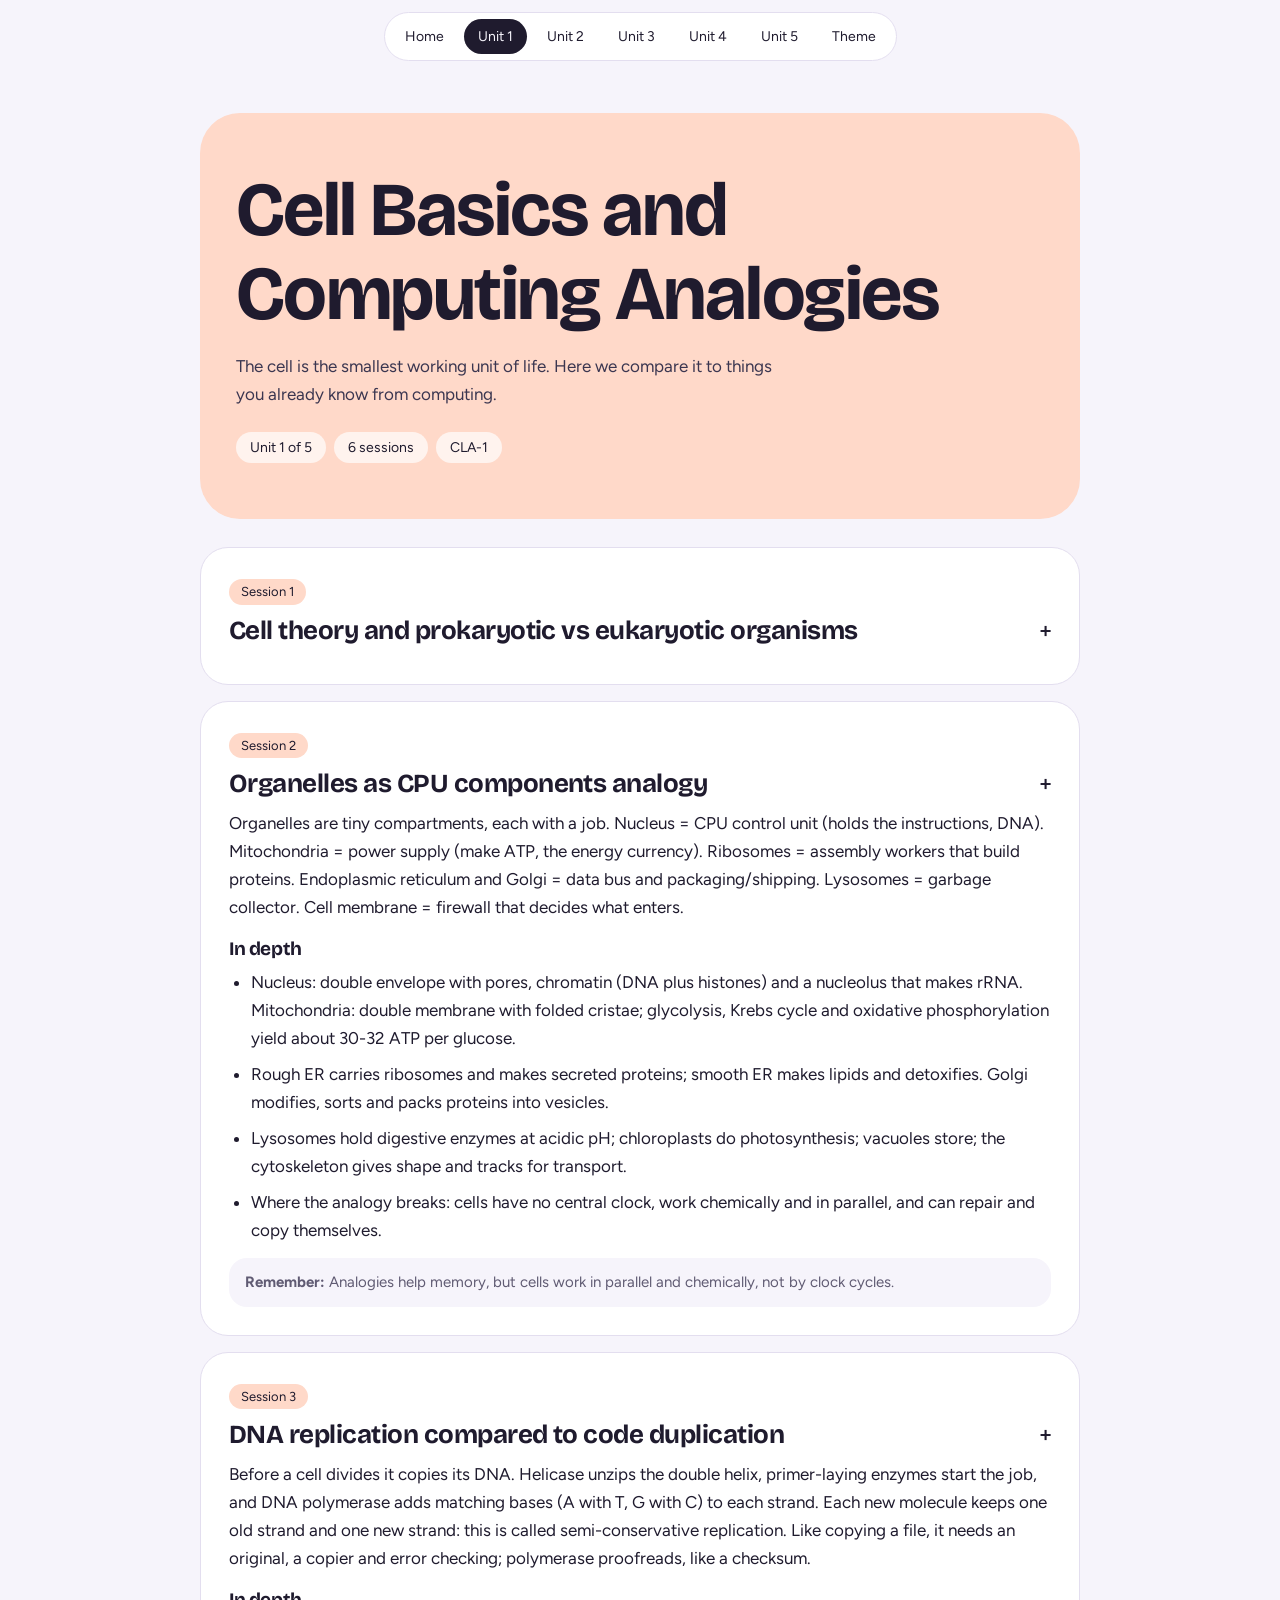
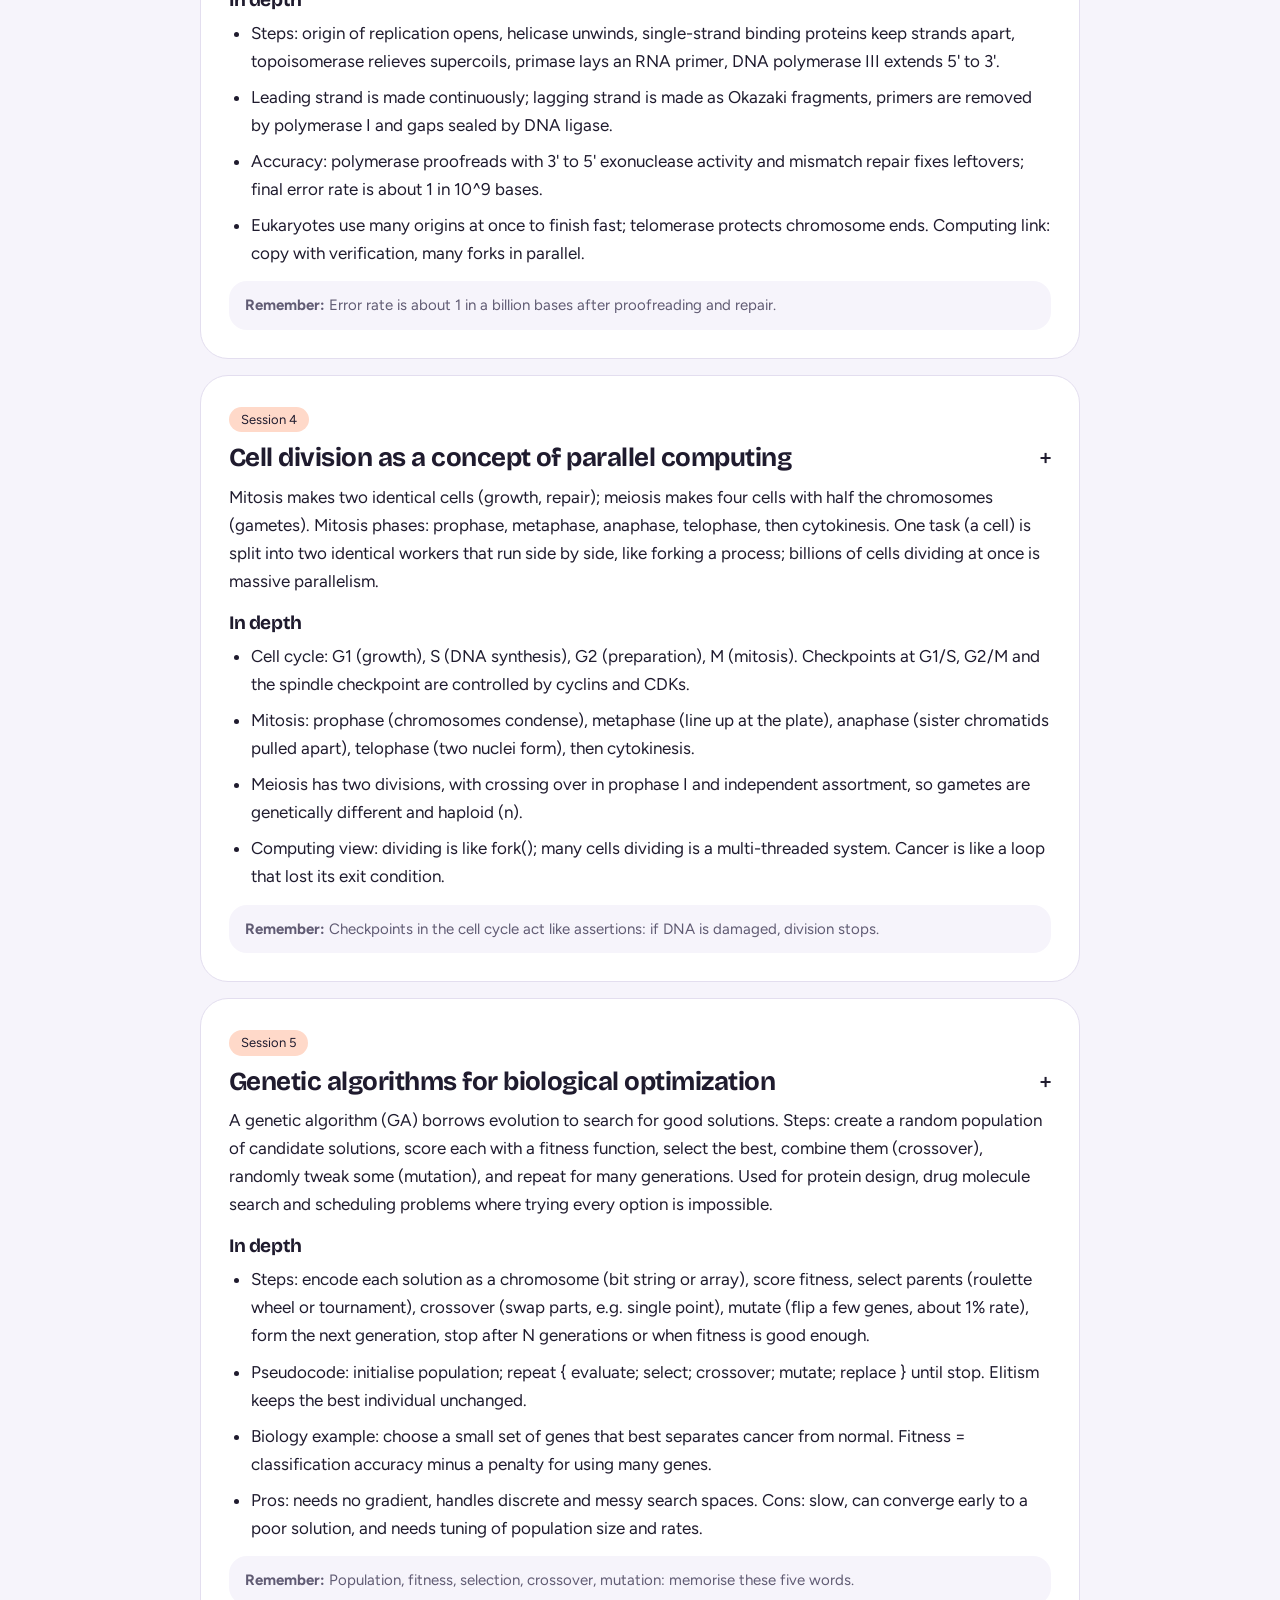
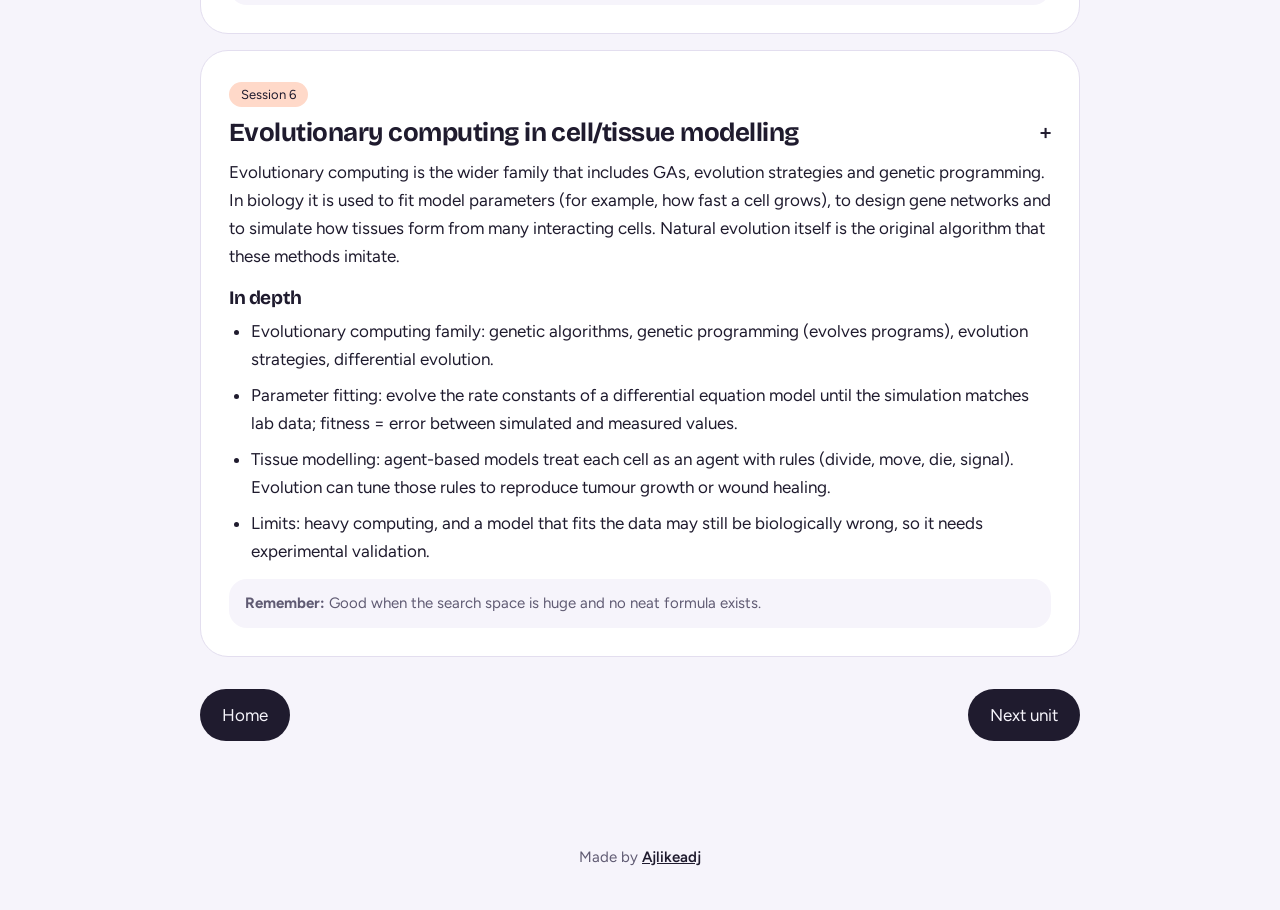
==== unit1.html @ a4da34b1 "Add files via upload" ====
<!DOCTYPE html><html lang=en><head><meta charset=utf-8><meta name=viewport content="width=device-width,initial-scale=1"><title>Cell Basics and Computing Analogies</title>
<link rel=stylesheet href="https://fonts.googleapis.com/css2?family=Bricolage+Grotesque:wght@600;800&family=Figtree:wght@400;600&display=swap"><link rel=stylesheet href=style.css></head><body><nav aria-label='Pages'><a href='index.html'>Home</a><a href='unit1.html' class=on>Unit 1</a><a href='unit2.html'>Unit 2</a><a href='unit3.html'>Unit 3</a><a href='unit4.html'>Unit 4</a><a href='unit5.html'>Unit 5</a></nav><main><section class=hero style='background:#ffd9c9'><h1>Cell Basics and Computing Analogies</h1><p>The cell is the smallest working unit of life. Here we compare it to things you already know from computing.</p><div class=meta><span>Unit 1 of 5</span><span>6 sessions</span><span>CLA-1</span></div></section><article class=topic><span class=tag style='background:#ffd9c9'>Session 1</span><h2>Cell theory and prokaryotic vs eukaryotic organisms</h2><p>Cell theory says three things: all living things are made of cells, the cell is the basic unit of life, and every cell comes from an existing cell. Prokaryotes (bacteria) are small, have no nucleus, and keep their DNA floating in a region called the nucleoid. Eukaryotes (plants, animals, fungi) are larger and have a membrane-bound nucleus plus many organelles.</p><h3>In depth</h3><ul><li>Cell theory was proposed by Schleiden and Schwann (1838-39) and extended by Virchow (1855): every cell arises from a pre-existing cell.</li><li>Prokaryotes: 1-10 micrometre, circular DNA in the nucleoid, 70S ribosomes, peptidoglycan cell wall, divide by binary fission. Eukaryotes: 10-100 micrometre, linear chromosomes inside a nucleus, 80S ribosomes, divide by mitosis.</li><li>Exceptions to remember: viruses are acellular, skeletal muscle cells are multinucleate, and mature red blood cells have no nucleus.</li><li>Endosymbiosis: mitochondria and chloroplasts descend from engulfed bacteria, which is why they have their own circular DNA and 70S ribosomes.</li></ul><p class=key><b>Remember:</b> Prokaryote = open-plan room; eukaryote = building with separate labelled rooms.</p></article><article class=topic><span class=tag style='background:#ffd9c9'>Session 2</span><h2>Organelles as CPU components analogy</h2><p>Organelles are tiny compartments, each with a job. Nucleus = CPU control unit (holds the instructions, DNA). Mitochondria = power supply (make ATP, the energy currency). Ribosomes = assembly workers that build proteins. Endoplasmic reticulum and Golgi = data bus and packaging/shipping. Lysosomes = garbage collector. Cell membrane = firewall that decides what enters.</p><h3>In depth</h3><ul><li>Nucleus: double envelope with pores, chromatin (DNA plus histones) and a nucleolus that makes rRNA. Mitochondria: double membrane with folded cristae; glycolysis, Krebs cycle and oxidative phosphorylation yield about 30-32 ATP per glucose.</li><li>Rough ER carries ribosomes and makes secreted proteins; smooth ER makes lipids and detoxifies. Golgi modifies, sorts and packs proteins into vesicles.</li><li>Lysosomes hold digestive enzymes at acidic pH; chloroplasts do photosynthesis; vacuoles store; the cytoskeleton gives shape and tracks for transport.</li><li>Where the analogy breaks: cells have no central clock, work chemically and in parallel, and can repair and copy themselves.</li></ul><p class=key><b>Remember:</b> Analogies help memory, but cells work in parallel and chemically, not by clock cycles.</p></article><article class=topic><span class=tag style='background:#ffd9c9'>Session 3</span><h2>DNA replication compared to code duplication</h2><p>Before a cell divides it copies its DNA. Helicase unzips the double helix, primer-laying enzymes start the job, and DNA polymerase adds matching bases (A with T, G with C) to each strand. Each new molecule keeps one old strand and one new strand: this is called semi-conservative replication. Like copying a file, it needs an original, a copier and error checking; polymerase proofreads, like a checksum.</p><h3>In depth</h3><ul><li>Steps: origin of replication opens, helicase unwinds, single-strand binding proteins keep strands apart, topoisomerase relieves supercoils, primase lays an RNA primer, DNA polymerase III extends 5' to 3'.</li><li>Leading strand is made continuously; lagging strand is made as Okazaki fragments, primers are removed by polymerase I and gaps sealed by DNA ligase.</li><li>Accuracy: polymerase proofreads with 3' to 5' exonuclease activity and mismatch repair fixes leftovers; final error rate is about 1 in 10^9 bases.</li><li>Eukaryotes use many origins at once to finish fast; telomerase protects chromosome ends. Computing link: copy with verification, many forks in parallel.</li></ul><p class=key><b>Remember:</b> Error rate is about 1 in a billion bases after proofreading and repair.</p></article><article class=topic><span class=tag style='background:#ffd9c9'>Session 4</span><h2>Cell division as a concept of parallel computing</h2><p>Mitosis makes two identical cells (growth, repair); meiosis makes four cells with half the chromosomes (gametes). Mitosis phases: prophase, metaphase, anaphase, telophase, then cytokinesis. One task (a cell) is split into two identical workers that run side by side, like forking a process; billions of cells dividing at once is massive parallelism.</p><h3>In depth</h3><ul><li>Cell cycle: G1 (growth), S (DNA synthesis), G2 (preparation), M (mitosis). Checkpoints at G1/S, G2/M and the spindle checkpoint are controlled by cyclins and CDKs.</li><li>Mitosis: prophase (chromosomes condense), metaphase (line up at the plate), anaphase (sister chromatids pulled apart), telophase (two nuclei form), then cytokinesis.</li><li>Meiosis has two divisions, with crossing over in prophase I and independent assortment, so gametes are genetically different and haploid (n).</li><li>Computing view: dividing is like fork(); many cells dividing is a multi-threaded system. Cancer is like a loop that lost its exit condition.</li></ul><p class=key><b>Remember:</b> Checkpoints in the cell cycle act like assertions: if DNA is damaged, division stops.</p></article><article class=topic><span class=tag style='background:#ffd9c9'>Session 5</span><h2>Genetic algorithms for biological optimization</h2><p>A genetic algorithm (GA) borrows evolution to search for good solutions. Steps: create a random population of candidate solutions, score each with a fitness function, select the best, combine them (crossover), randomly tweak some (mutation), and repeat for many generations. Used for protein design, drug molecule search and scheduling problems where trying every option is impossible.</p><h3>In depth</h3><ul><li>Steps: encode each solution as a chromosome (bit string or array), score fitness, select parents (roulette wheel or tournament), crossover (swap parts, e.g. single point), mutate (flip a few genes, about 1% rate), form the next generation, stop after N generations or when fitness is good enough.</li><li>Pseudocode: initialise population; repeat { evaluate; select; crossover; mutate; replace } until stop. Elitism keeps the best individual unchanged.</li><li>Biology example: choose a small set of genes that best separates cancer from normal. Fitness = classification accuracy minus a penalty for using many genes.</li><li>Pros: needs no gradient, handles discrete and messy search spaces. Cons: slow, can converge early to a poor solution, and needs tuning of population size and rates.</li></ul><p class=key><b>Remember:</b> Population, fitness, selection, crossover, mutation: memorise these five words.</p></article><article class=topic><span class=tag style='background:#ffd9c9'>Session 6</span><h2>Evolutionary computing in cell/tissue modelling</h2><p>Evolutionary computing is the wider family that includes GAs, evolution strategies and genetic programming. In biology it is used to fit model parameters (for example, how fast a cell grows), to design gene networks and to simulate how tissues form from many interacting cells. Natural evolution itself is the original algorithm that these methods imitate.</p><h3>In depth</h3><ul><li>Evolutionary computing family: genetic algorithms, genetic programming (evolves programs), evolution strategies, differential evolution.</li><li>Parameter fitting: evolve the rate constants of a differential equation model until the simulation matches lab data; fitness = error between simulated and measured values.</li><li>Tissue modelling: agent-based models treat each cell as an agent with rules (divide, move, die, signal). Evolution can tune those rules to reproduce tumour growth or wound healing.</li><li>Limits: heavy computing, and a model that fits the data may still be biologically wrong, so it needs experimental validation.</li></ul><p class=key><b>Remember:</b> Good when the search space is huge and no neat formula exists.</p></article><div class=pager><a href='index.html'>Home</a><a href='unit2.html'>Next unit</a></div></main><footer>Made by <a href='https://github.com/ajlikeadj' target=_blank rel='noopener noreferrer'>Ajlikeadj</a></footer><script defer src=script.js></script></body></html>
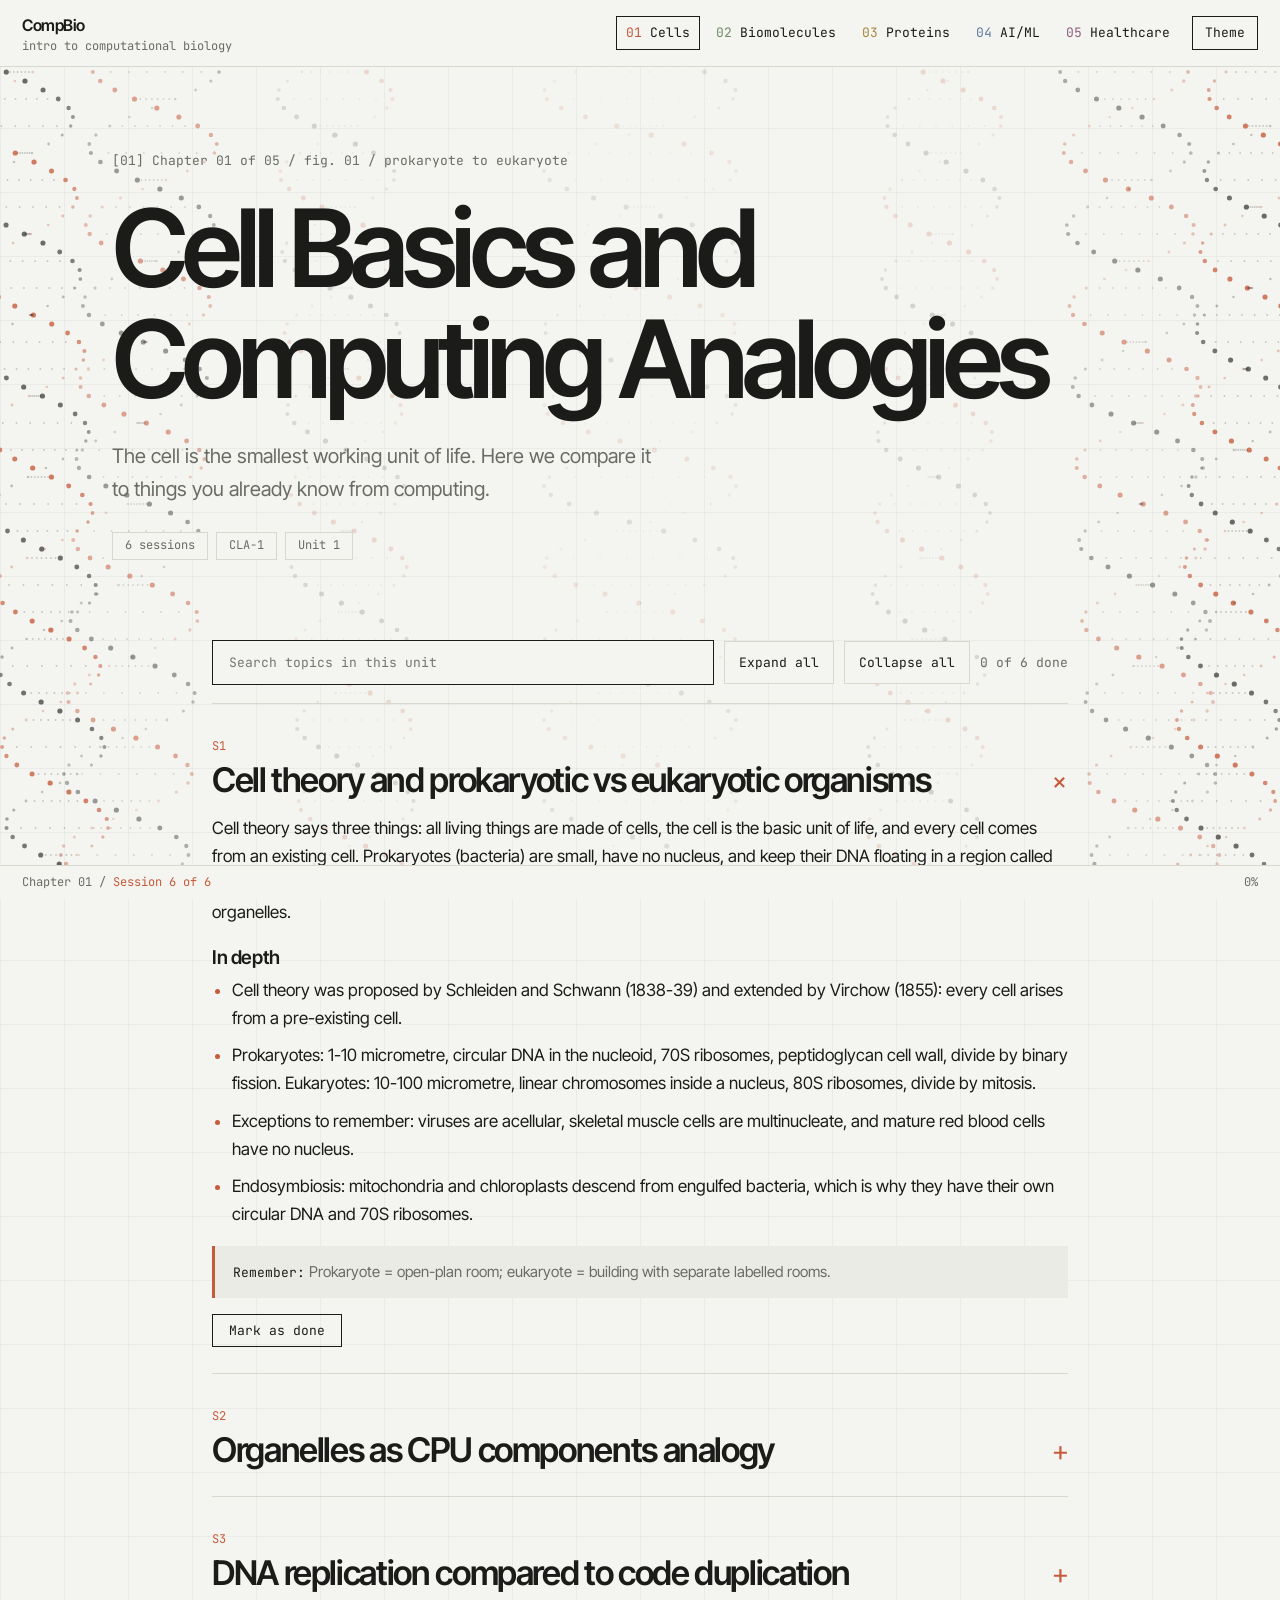
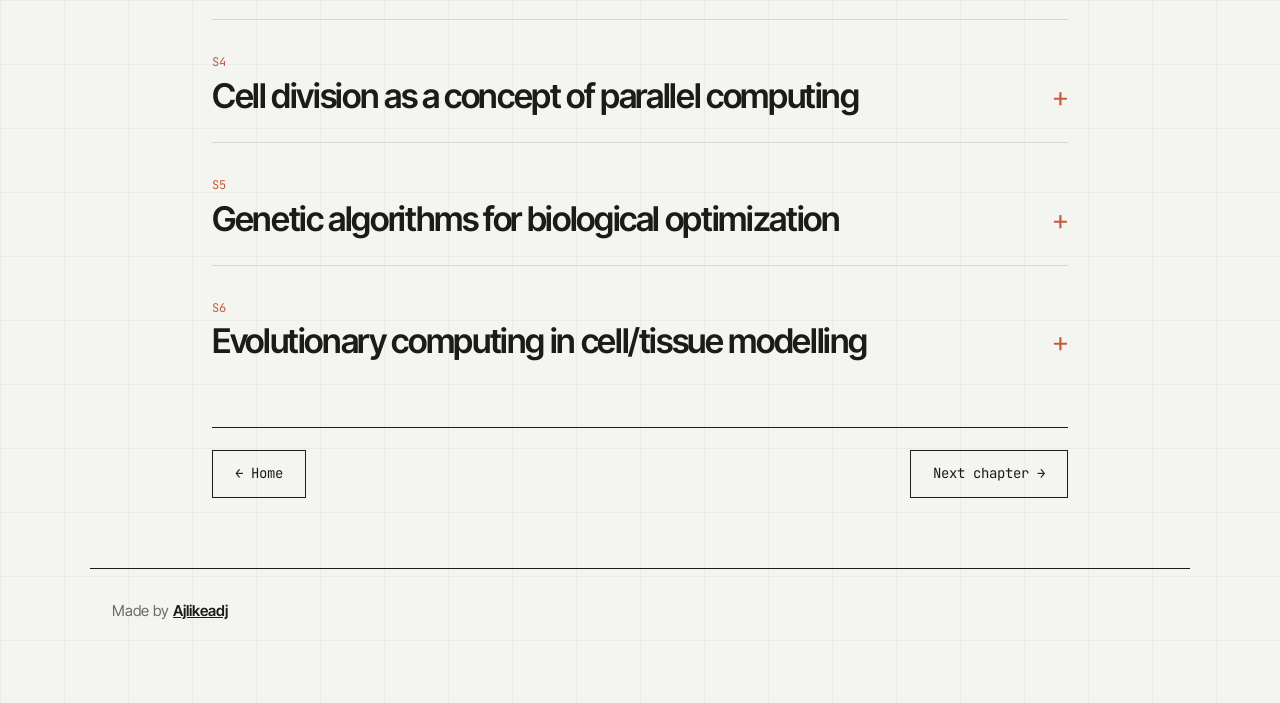
==== commit 266395a8: "Refactor unit1.html for improved structure and styling" ====
--- a/unit1.html
+++ b/unit1.html
@@ -1,2 +1,2 @@
-<!DOCTYPE html><html lang=en><head><meta charset=utf-8><meta name=viewport content="width=device-width,initial-scale=1"><title>Cell Basics and Computing Analogies</title>
-<link rel=stylesheet href="https://fonts.googleapis.com/css2?family=Bricolage+Grotesque:wght@600;800&family=Figtree:wght@400;600&display=swap"><link rel=stylesheet href=style.css></head><body><nav aria-label='Pages'><a href='index.html'>Home</a><a href='unit1.html' class=on>Unit 1</a><a href='unit2.html'>Unit 2</a><a href='unit3.html'>Unit 3</a><a href='unit4.html'>Unit 4</a><a href='unit5.html'>Unit 5</a></nav><main><section class=hero style='background:#ffd9c9'><h1>Cell Basics and Computing Analogies</h1><p>The cell is the smallest working unit of life. Here we compare it to things you already know from computing.</p><div class=meta><span>Unit 1 of 5</span><span>6 sessions</span><span>CLA-1</span></div></section><article class=topic><span class=tag style='background:#ffd9c9'>Session 1</span><h2>Cell theory and prokaryotic vs eukaryotic organisms</h2><p>Cell theory says three things: all living things are made of cells, the cell is the basic unit of life, and every cell comes from an existing cell. Prokaryotes (bacteria) are small, have no nucleus, and keep their DNA floating in a region called the nucleoid. Eukaryotes (plants, animals, fungi) are larger and have a membrane-bound nucleus plus many organelles.</p><h3>In depth</h3><ul><li>Cell theory was proposed by Schleiden and Schwann (1838-39) and extended by Virchow (1855): every cell arises from a pre-existing cell.</li><li>Prokaryotes: 1-10 micrometre, circular DNA in the nucleoid, 70S ribosomes, peptidoglycan cell wall, divide by binary fission. Eukaryotes: 10-100 micrometre, linear chromosomes inside a nucleus, 80S ribosomes, divide by mitosis.</li><li>Exceptions to remember: viruses are acellular, skeletal muscle cells are multinucleate, and mature red blood cells have no nucleus.</li><li>Endosymbiosis: mitochondria and chloroplasts descend from engulfed bacteria, which is why they have their own circular DNA and 70S ribosomes.</li></ul><p class=key><b>Remember:</b> Prokaryote = open-plan room; eukaryote = building with separate labelled rooms.</p></article><article class=topic><span class=tag style='background:#ffd9c9'>Session 2</span><h2>Organelles as CPU components analogy</h2><p>Organelles are tiny compartments, each with a job. Nucleus = CPU control unit (holds the instructions, DNA). Mitochondria = power supply (make ATP, the energy currency). Ribosomes = assembly workers that build proteins. Endoplasmic reticulum and Golgi = data bus and packaging/shipping. Lysosomes = garbage collector. Cell membrane = firewall that decides what enters.</p><h3>In depth</h3><ul><li>Nucleus: double envelope with pores, chromatin (DNA plus histones) and a nucleolus that makes rRNA. Mitochondria: double membrane with folded cristae; glycolysis, Krebs cycle and oxidative phosphorylation yield about 30-32 ATP per glucose.</li><li>Rough ER carries ribosomes and makes secreted proteins; smooth ER makes lipids and detoxifies. Golgi modifies, sorts and packs proteins into vesicles.</li><li>Lysosomes hold digestive enzymes at acidic pH; chloroplasts do photosynthesis; vacuoles store; the cytoskeleton gives shape and tracks for transport.</li><li>Where the analogy breaks: cells have no central clock, work chemically and in parallel, and can repair and copy themselves.</li></ul><p class=key><b>Remember:</b> Analogies help memory, but cells work in parallel and chemically, not by clock cycles.</p></article><article class=topic><span class=tag style='background:#ffd9c9'>Session 3</span><h2>DNA replication compared to code duplication</h2><p>Before a cell divides it copies its DNA. Helicase unzips the double helix, primer-laying enzymes start the job, and DNA polymerase adds matching bases (A with T, G with C) to each strand. Each new molecule keeps one old strand and one new strand: this is called semi-conservative replication. Like copying a file, it needs an original, a copier and error checking; polymerase proofreads, like a checksum.</p><h3>In depth</h3><ul><li>Steps: origin of replication opens, helicase unwinds, single-strand binding proteins keep strands apart, topoisomerase relieves supercoils, primase lays an RNA primer, DNA polymerase III extends 5' to 3'.</li><li>Leading strand is made continuously; lagging strand is made as Okazaki fragments, primers are removed by polymerase I and gaps sealed by DNA ligase.</li><li>Accuracy: polymerase proofreads with 3' to 5' exonuclease activity and mismatch repair fixes leftovers; final error rate is about 1 in 10^9 bases.</li><li>Eukaryotes use many origins at once to finish fast; telomerase protects chromosome ends. Computing link: copy with verification, many forks in parallel.</li></ul><p class=key><b>Remember:</b> Error rate is about 1 in a billion bases after proofreading and repair.</p></article><article class=topic><span class=tag style='background:#ffd9c9'>Session 4</span><h2>Cell division as a concept of parallel computing</h2><p>Mitosis makes two identical cells (growth, repair); meiosis makes four cells with half the chromosomes (gametes). Mitosis phases: prophase, metaphase, anaphase, telophase, then cytokinesis. One task (a cell) is split into two identical workers that run side by side, like forking a process; billions of cells dividing at once is massive parallelism.</p><h3>In depth</h3><ul><li>Cell cycle: G1 (growth), S (DNA synthesis), G2 (preparation), M (mitosis). Checkpoints at G1/S, G2/M and the spindle checkpoint are controlled by cyclins and CDKs.</li><li>Mitosis: prophase (chromosomes condense), metaphase (line up at the plate), anaphase (sister chromatids pulled apart), telophase (two nuclei form), then cytokinesis.</li><li>Meiosis has two divisions, with crossing over in prophase I and independent assortment, so gametes are genetically different and haploid (n).</li><li>Computing view: dividing is like fork(); many cells dividing is a multi-threaded system. Cancer is like a loop that lost its exit condition.</li></ul><p class=key><b>Remember:</b> Checkpoints in the cell cycle act like assertions: if DNA is damaged, division stops.</p></article><article class=topic><span class=tag style='background:#ffd9c9'>Session 5</span><h2>Genetic algorithms for biological optimization</h2><p>A genetic algorithm (GA) borrows evolution to search for good solutions. Steps: create a random population of candidate solutions, score each with a fitness function, select the best, combine them (crossover), randomly tweak some (mutation), and repeat for many generations. Used for protein design, drug molecule search and scheduling problems where trying every option is impossible.</p><h3>In depth</h3><ul><li>Steps: encode each solution as a chromosome (bit string or array), score fitness, select parents (roulette wheel or tournament), crossover (swap parts, e.g. single point), mutate (flip a few genes, about 1% rate), form the next generation, stop after N generations or when fitness is good enough.</li><li>Pseudocode: initialise population; repeat { evaluate; select; crossover; mutate; replace } until stop. Elitism keeps the best individual unchanged.</li><li>Biology example: choose a small set of genes that best separates cancer from normal. Fitness = classification accuracy minus a penalty for using many genes.</li><li>Pros: needs no gradient, handles discrete and messy search spaces. Cons: slow, can converge early to a poor solution, and needs tuning of population size and rates.</li></ul><p class=key><b>Remember:</b> Population, fitness, selection, crossover, mutation: memorise these five words.</p></article><article class=topic><span class=tag style='background:#ffd9c9'>Session 6</span><h2>Evolutionary computing in cell/tissue modelling</h2><p>Evolutionary computing is the wider family that includes GAs, evolution strategies and genetic programming. In biology it is used to fit model parameters (for example, how fast a cell grows), to design gene networks and to simulate how tissues form from many interacting cells. Natural evolution itself is the original algorithm that these methods imitate.</p><h3>In depth</h3><ul><li>Evolutionary computing family: genetic algorithms, genetic programming (evolves programs), evolution strategies, differential evolution.</li><li>Parameter fitting: evolve the rate constants of a differential equation model until the simulation matches lab data; fitness = error between simulated and measured values.</li><li>Tissue modelling: agent-based models treat each cell as an agent with rules (divide, move, die, signal). Evolution can tune those rules to reproduce tumour growth or wound healing.</li><li>Limits: heavy computing, and a model that fits the data may still be biologically wrong, so it needs experimental validation.</li></ul><p class=key><b>Remember:</b> Good when the search space is huge and no neat formula exists.</p></article><div class=pager><a href='index.html'>Home</a><a href='unit2.html'>Next unit</a></div></main><footer>Made by <a href='https://github.com/ajlikeadj' target=_blank rel='noopener noreferrer'>Ajlikeadj</a></footer><script defer src=script.js></script></body></html>+<!DOCTYPE html><html lang=en style="--c:#c65a3a"><head><meta charset=utf-8><meta name=viewport content="width=device-width,initial-scale=1,viewport-fit=cover"><title>Cell Basics and Computing Analogies</title><meta name=theme-color content="#f4f4f0">
+<link rel=stylesheet href="https://fonts.googleapis.com/css2?family=Inter+Tight:wght@400;600&family=JetBrains+Mono:wght@400&display=swap"><link rel=stylesheet href=style.css></head><body><nav aria-label='Chapters'><a class=logo href='index.html'>CompBio<small>intro to computational biology</small></a><a class='ch on' href='unit1.html' style='--c:#c65a3a' aria-label='Chapter 01: Cell Basics and Computing Analogies'><i>01</i> <span>Cells</span></a><a class='ch' href='unit2.html' style='--c:#6f8a6b' aria-label='Chapter 02: Biomolecules as Data Structures'><i>02</i> <span>Biomolecules</span></a><a class='ch' href='unit3.html' style='--c:#a8873f' aria-label='Chapter 03: Protein Structures and Prediction Algorithms'><i>03</i> <span>Proteins</span></a><a class='ch' href='unit4.html' style='--c:#5f7ba3' aria-label='Chapter 04: AI/ML Foundations in Biology'><i>04</i> <span>AI/ML</span></a><a class='ch' href='unit5.html' style='--c:#8f5f7d' aria-label='Chapter 05: Deep Learning, Healthcare and Ethics'><i>05</i> <span>Healthcare</span></a></nav><section class=hero style='--c:#c65a3a'><p class=mono>[01] Chapter 01 of 05 / fig. 01 / prokaryote to eukaryote</p><h1>Cell Basics and Computing Analogies</h1><p class=lead>The cell is the smallest working unit of life. Here we compare it to things you already know from computing.</p><div class=meta><span>6 sessions</span><span>CLA-1</span><span>Unit 1</span></div></section><main style='--c:#c65a3a'><article class=topic data-ind='Chapter 01 / <b>Session 1 of 6</b>'><span class=tag>S1</span><h2>Cell theory and prokaryotic vs eukaryotic organisms</h2><p>Cell theory says three things: all living things are made of cells, the cell is the basic unit of life, and every cell comes from an existing cell. Prokaryotes (bacteria) are small, have no nucleus, and keep their DNA floating in a region called the nucleoid. Eukaryotes (plants, animals, fungi) are larger and have a membrane-bound nucleus plus many organelles.</p><h3>In depth</h3><ul><li>Cell theory was proposed by Schleiden and Schwann (1838-39) and extended by Virchow (1855): every cell arises from a pre-existing cell.</li><li>Prokaryotes: 1-10 micrometre, circular DNA in the nucleoid, 70S ribosomes, peptidoglycan cell wall, divide by binary fission. Eukaryotes: 10-100 micrometre, linear chromosomes inside a nucleus, 80S ribosomes, divide by mitosis.</li><li>Exceptions to remember: viruses are acellular, skeletal muscle cells are multinucleate, and mature red blood cells have no nucleus.</li><li>Endosymbiosis: mitochondria and chloroplasts descend from engulfed bacteria, which is why they have their own circular DNA and 70S ribosomes.</li></ul><p class=key><b>Remember:</b> Prokaryote = open-plan room; eukaryote = building with separate labelled rooms.</p></article><article class=topic data-ind='Chapter 01 / <b>Session 2 of 6</b>'><span class=tag>S2</span><h2>Organelles as CPU components analogy</h2><p>Organelles are tiny compartments, each with a job. Nucleus = CPU control unit (holds the instructions, DNA). Mitochondria = power supply (make ATP, the energy currency). Ribosomes = assembly workers that build proteins. Endoplasmic reticulum and Golgi = data bus and packaging/shipping. Lysosomes = garbage collector. Cell membrane = firewall that decides what enters.</p><h3>In depth</h3><ul><li>Nucleus: double envelope with pores, chromatin (DNA plus histones) and a nucleolus that makes rRNA. Mitochondria: double membrane with folded cristae; glycolysis, Krebs cycle and oxidative phosphorylation yield about 30-32 ATP per glucose.</li><li>Rough ER carries ribosomes and makes secreted proteins; smooth ER makes lipids and detoxifies. Golgi modifies, sorts and packs proteins into vesicles.</li><li>Lysosomes hold digestive enzymes at acidic pH; chloroplasts do photosynthesis; vacuoles store; the cytoskeleton gives shape and tracks for transport.</li><li>Where the analogy breaks: cells have no central clock, work chemically and in parallel, and can repair and copy themselves.</li></ul><p class=key><b>Remember:</b> Analogies help memory, but cells work in parallel and chemically, not by clock cycles.</p></article><article class=topic data-ind='Chapter 01 / <b>Session 3 of 6</b>'><span class=tag>S3</span><h2>DNA replication compared to code duplication</h2><p>Before a cell divides it copies its DNA. Helicase unzips the double helix, primer-laying enzymes start the job, and DNA polymerase adds matching bases (A with T, G with C) to each strand. Each new molecule keeps one old strand and one new strand: this is called semi-conservative replication. Like copying a file, it needs an original, a copier and error checking; polymerase proofreads, like a checksum.</p><h3>In depth</h3><ul><li>Steps: origin of replication opens, helicase unwinds, single-strand binding proteins keep strands apart, topoisomerase relieves supercoils, primase lays an RNA primer, DNA polymerase III extends 5' to 3'.</li><li>Leading strand is made continuously; lagging strand is made as Okazaki fragments, primers are removed by polymerase I and gaps sealed by DNA ligase.</li><li>Accuracy: polymerase proofreads with 3' to 5' exonuclease activity and mismatch repair fixes leftovers; final error rate is about 1 in 10^9 bases.</li><li>Eukaryotes use many origins at once to finish fast; telomerase protects chromosome ends. Computing link: copy with verification, many forks in parallel.</li></ul><p class=key><b>Remember:</b> Error rate is about 1 in a billion bases after proofreading and repair.</p></article><article class=topic data-ind='Chapter 01 / <b>Session 4 of 6</b>'><span class=tag>S4</span><h2>Cell division as a concept of parallel computing</h2><p>Mitosis makes two identical cells (growth, repair); meiosis makes four cells with half the chromosomes (gametes). Mitosis phases: prophase, metaphase, anaphase, telophase, then cytokinesis. One task (a cell) is split into two identical workers that run side by side, like forking a process; billions of cells dividing at once is massive parallelism.</p><h3>In depth</h3><ul><li>Cell cycle: G1 (growth), S (DNA synthesis), G2 (preparation), M (mitosis). Checkpoints at G1/S, G2/M and the spindle checkpoint are controlled by cyclins and CDKs.</li><li>Mitosis: prophase (chromosomes condense), metaphase (line up at the plate), anaphase (sister chromatids pulled apart), telophase (two nuclei form), then cytokinesis.</li><li>Meiosis has two divisions, with crossing over in prophase I and independent assortment, so gametes are genetically different and haploid (n).</li><li>Computing view: dividing is like fork(); many cells dividing is a multi-threaded system. Cancer is like a loop that lost its exit condition.</li></ul><p class=key><b>Remember:</b> Checkpoints in the cell cycle act like assertions: if DNA is damaged, division stops.</p></article><article class=topic data-ind='Chapter 01 / <b>Session 5 of 6</b>'><span class=tag>S5</span><h2>Genetic algorithms for biological optimization</h2><p>A genetic algorithm (GA) borrows evolution to search for good solutions. Steps: create a random population of candidate solutions, score each with a fitness function, select the best, combine them (crossover), randomly tweak some (mutation), and repeat for many generations. Used for protein design, drug molecule search and scheduling problems where trying every option is impossible.</p><h3>In depth</h3><ul><li>Steps: encode each solution as a chromosome (bit string or array), score fitness, select parents (roulette wheel or tournament), crossover (swap parts, e.g. single point), mutate (flip a few genes, about 1% rate), form the next generation, stop after N generations or when fitness is good enough.</li><li>Pseudocode: initialise population; repeat { evaluate; select; crossover; mutate; replace } until stop. Elitism keeps the best individual unchanged.</li><li>Biology example: choose a small set of genes that best separates cancer from normal. Fitness = classification accuracy minus a penalty for using many genes.</li><li>Pros: needs no gradient, handles discrete and messy search spaces. Cons: slow, can converge early to a poor solution, and needs tuning of population size and rates.</li></ul><p class=key><b>Remember:</b> Population, fitness, selection, crossover, mutation: memorise these five words.</p></article><article class=topic data-ind='Chapter 01 / <b>Session 6 of 6</b>'><span class=tag>S6</span><h2>Evolutionary computing in cell/tissue modelling</h2><p>Evolutionary computing is the wider family that includes GAs, evolution strategies and genetic programming. In biology it is used to fit model parameters (for example, how fast a cell grows), to design gene networks and to simulate how tissues form from many interacting cells. Natural evolution itself is the original algorithm that these methods imitate.</p><h3>In depth</h3><ul><li>Evolutionary computing family: genetic algorithms, genetic programming (evolves programs), evolution strategies, differential evolution.</li><li>Parameter fitting: evolve the rate constants of a differential equation model until the simulation matches lab data; fitness = error between simulated and measured values.</li><li>Tissue modelling: agent-based models treat each cell as an agent with rules (divide, move, die, signal). Evolution can tune those rules to reproduce tumour growth or wound healing.</li><li>Limits: heavy computing, and a model that fits the data may still be biologically wrong, so it needs experimental validation.</li></ul><p class=key><b>Remember:</b> Good when the search space is huge and no neat formula exists.</p></article><div class=pager><a href='index.html'>← Home</a><a href='unit2.html'>Next chapter →</a></div></main><footer>Made by <a href='https://github.com/ajlikeadj' target=_blank rel='noopener noreferrer'>Ajlikeadj</a></footer><script defer src=script.js></script></body></html>
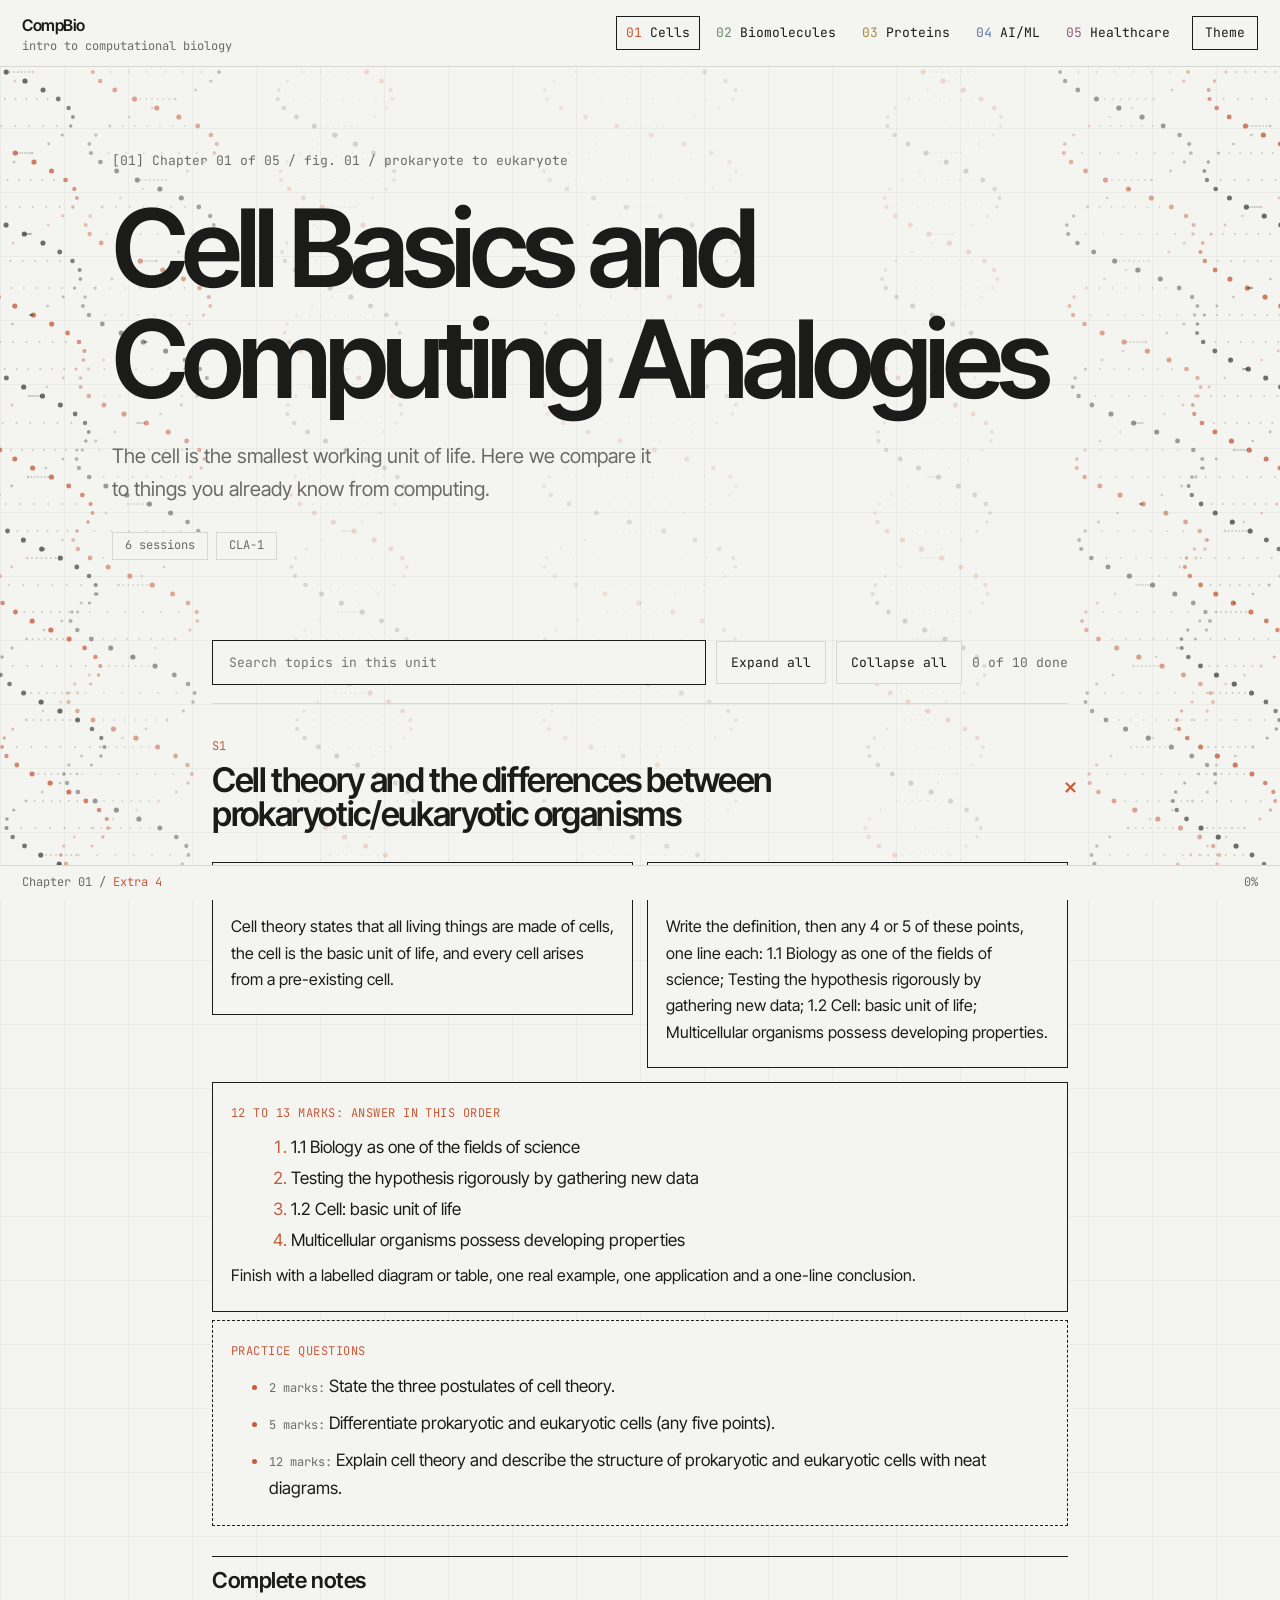
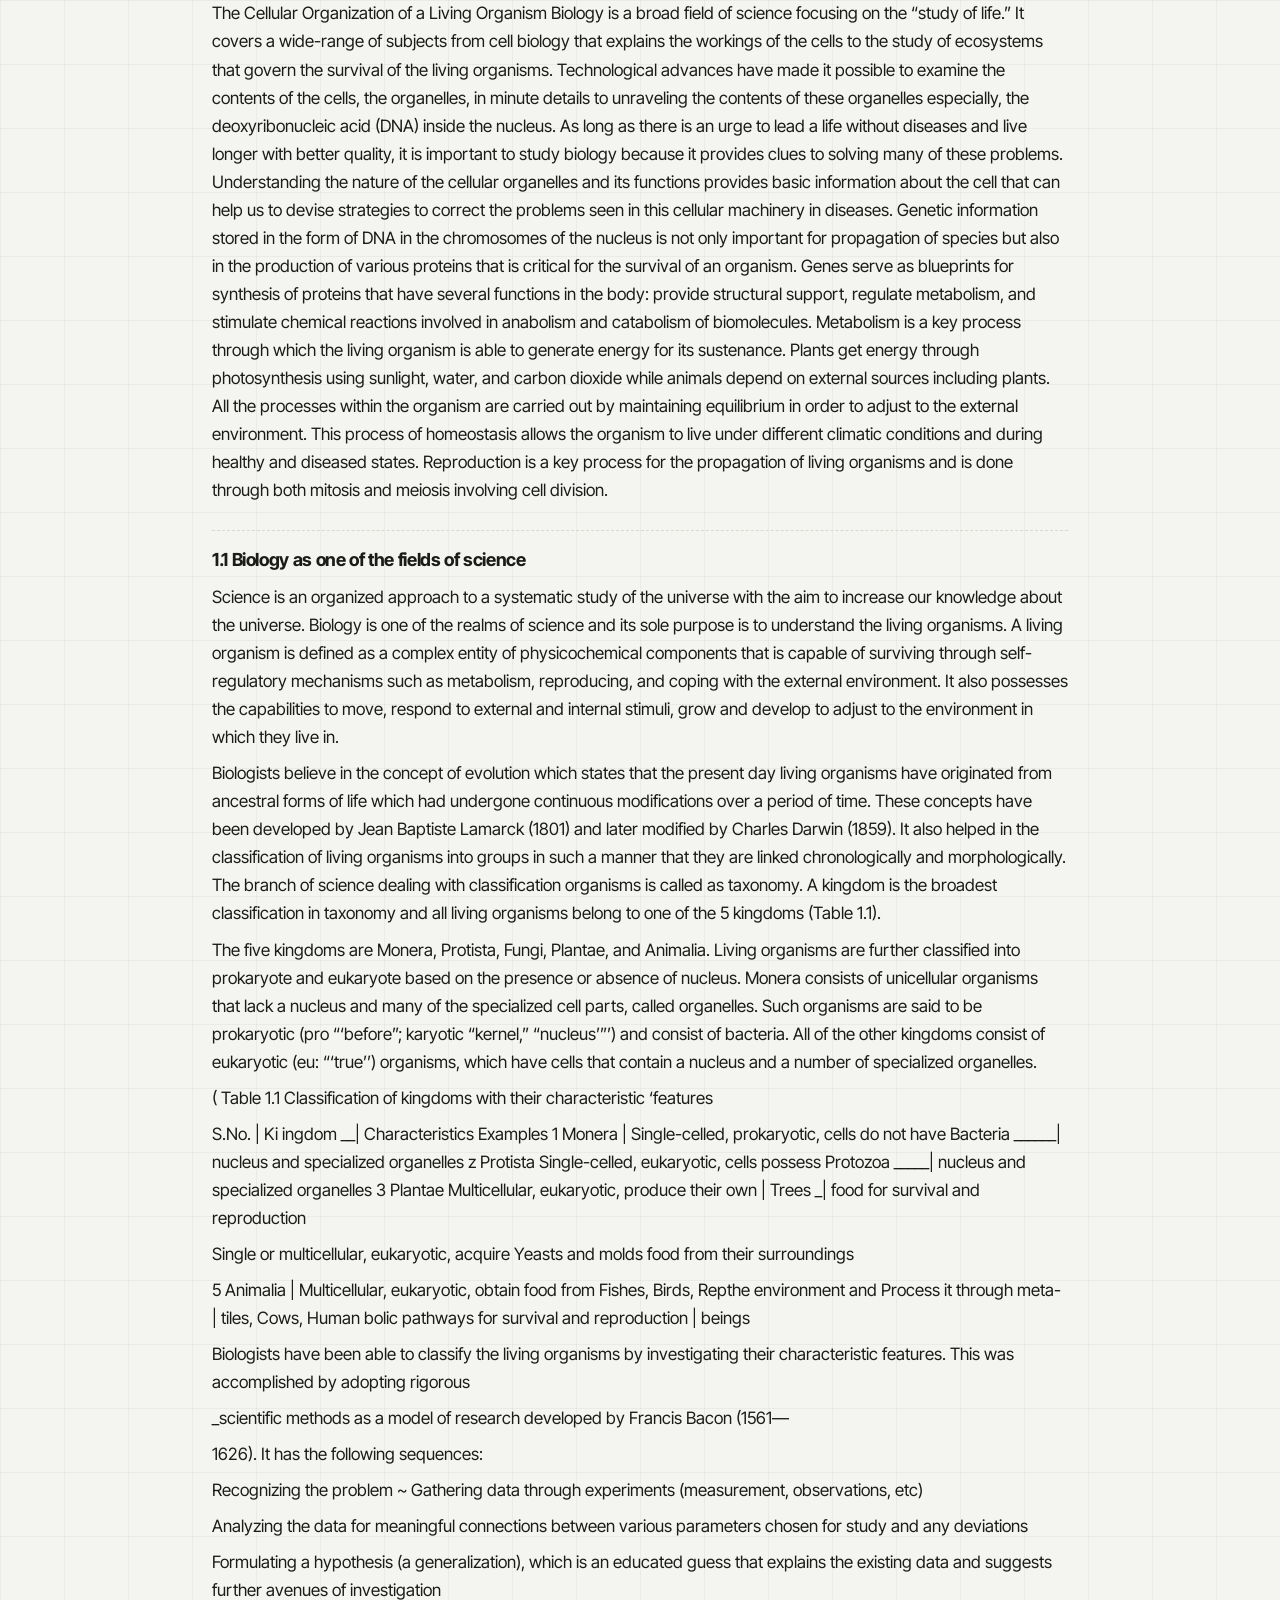
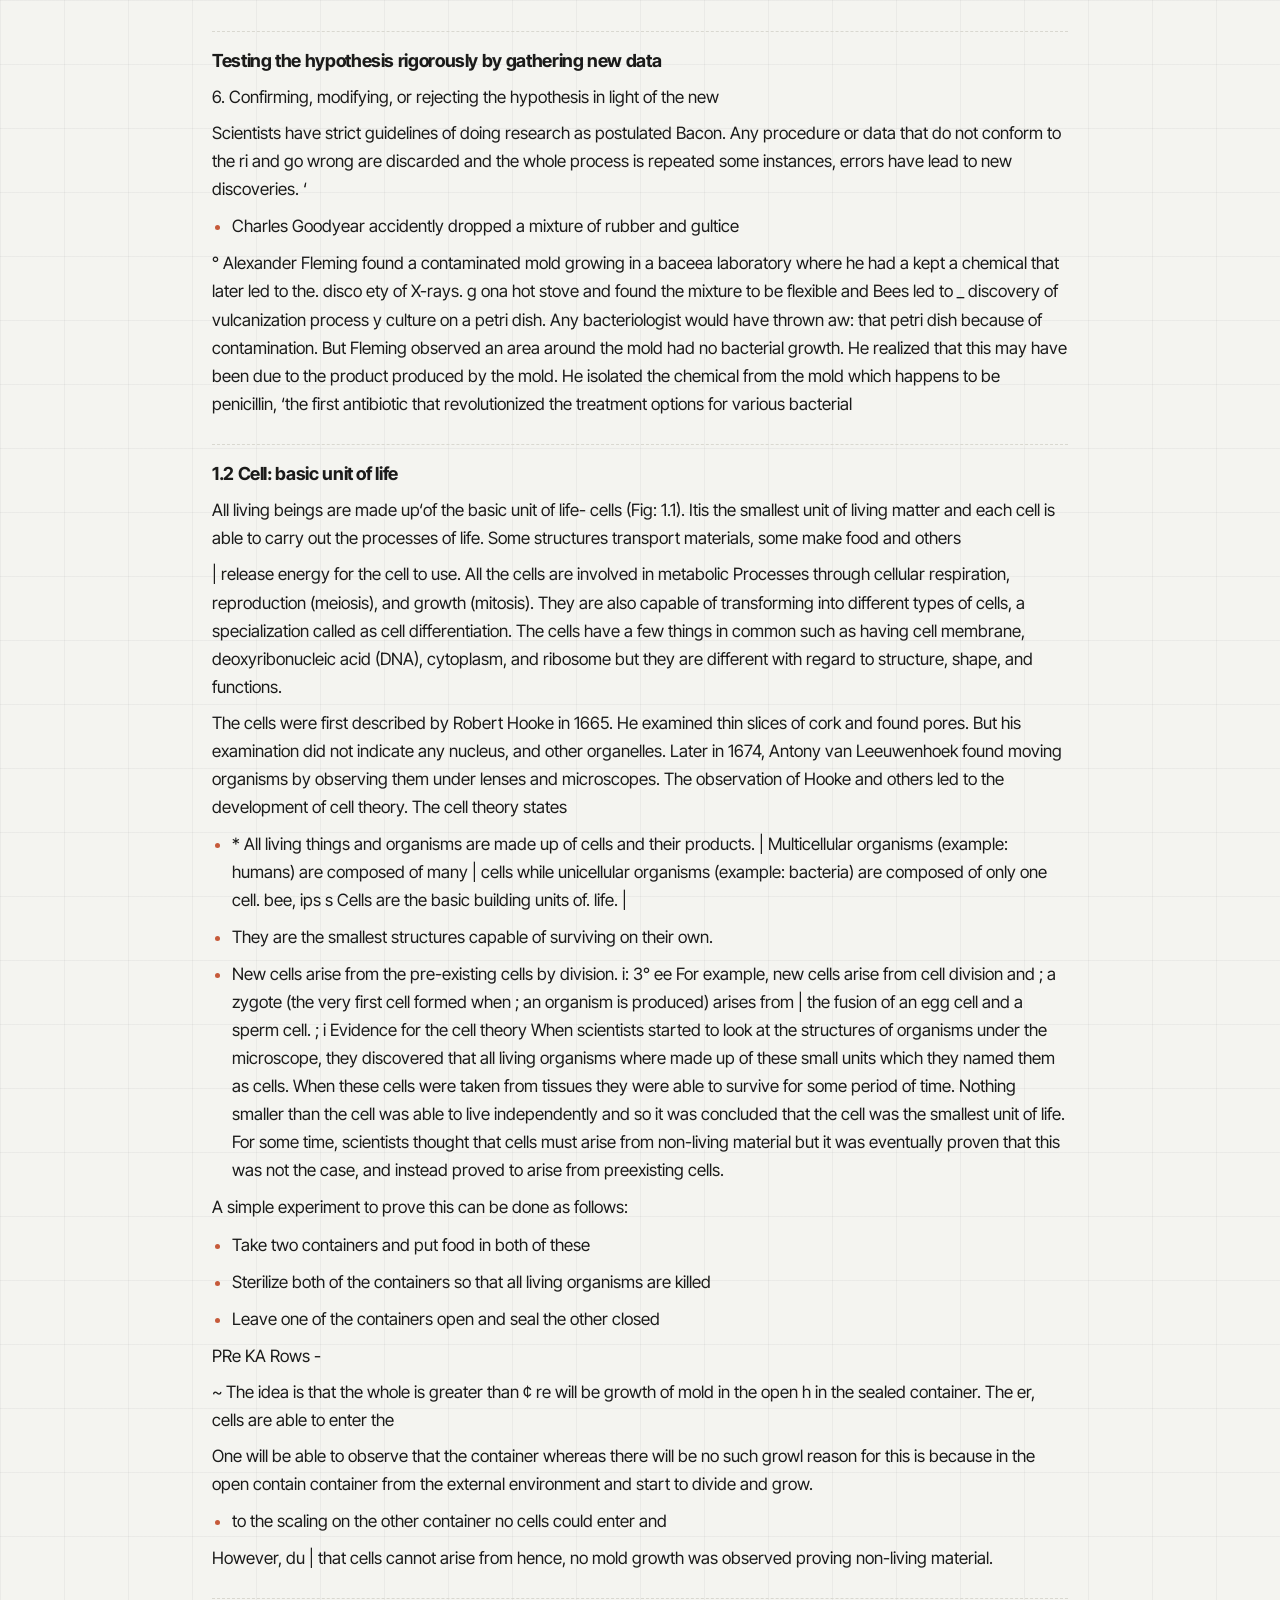
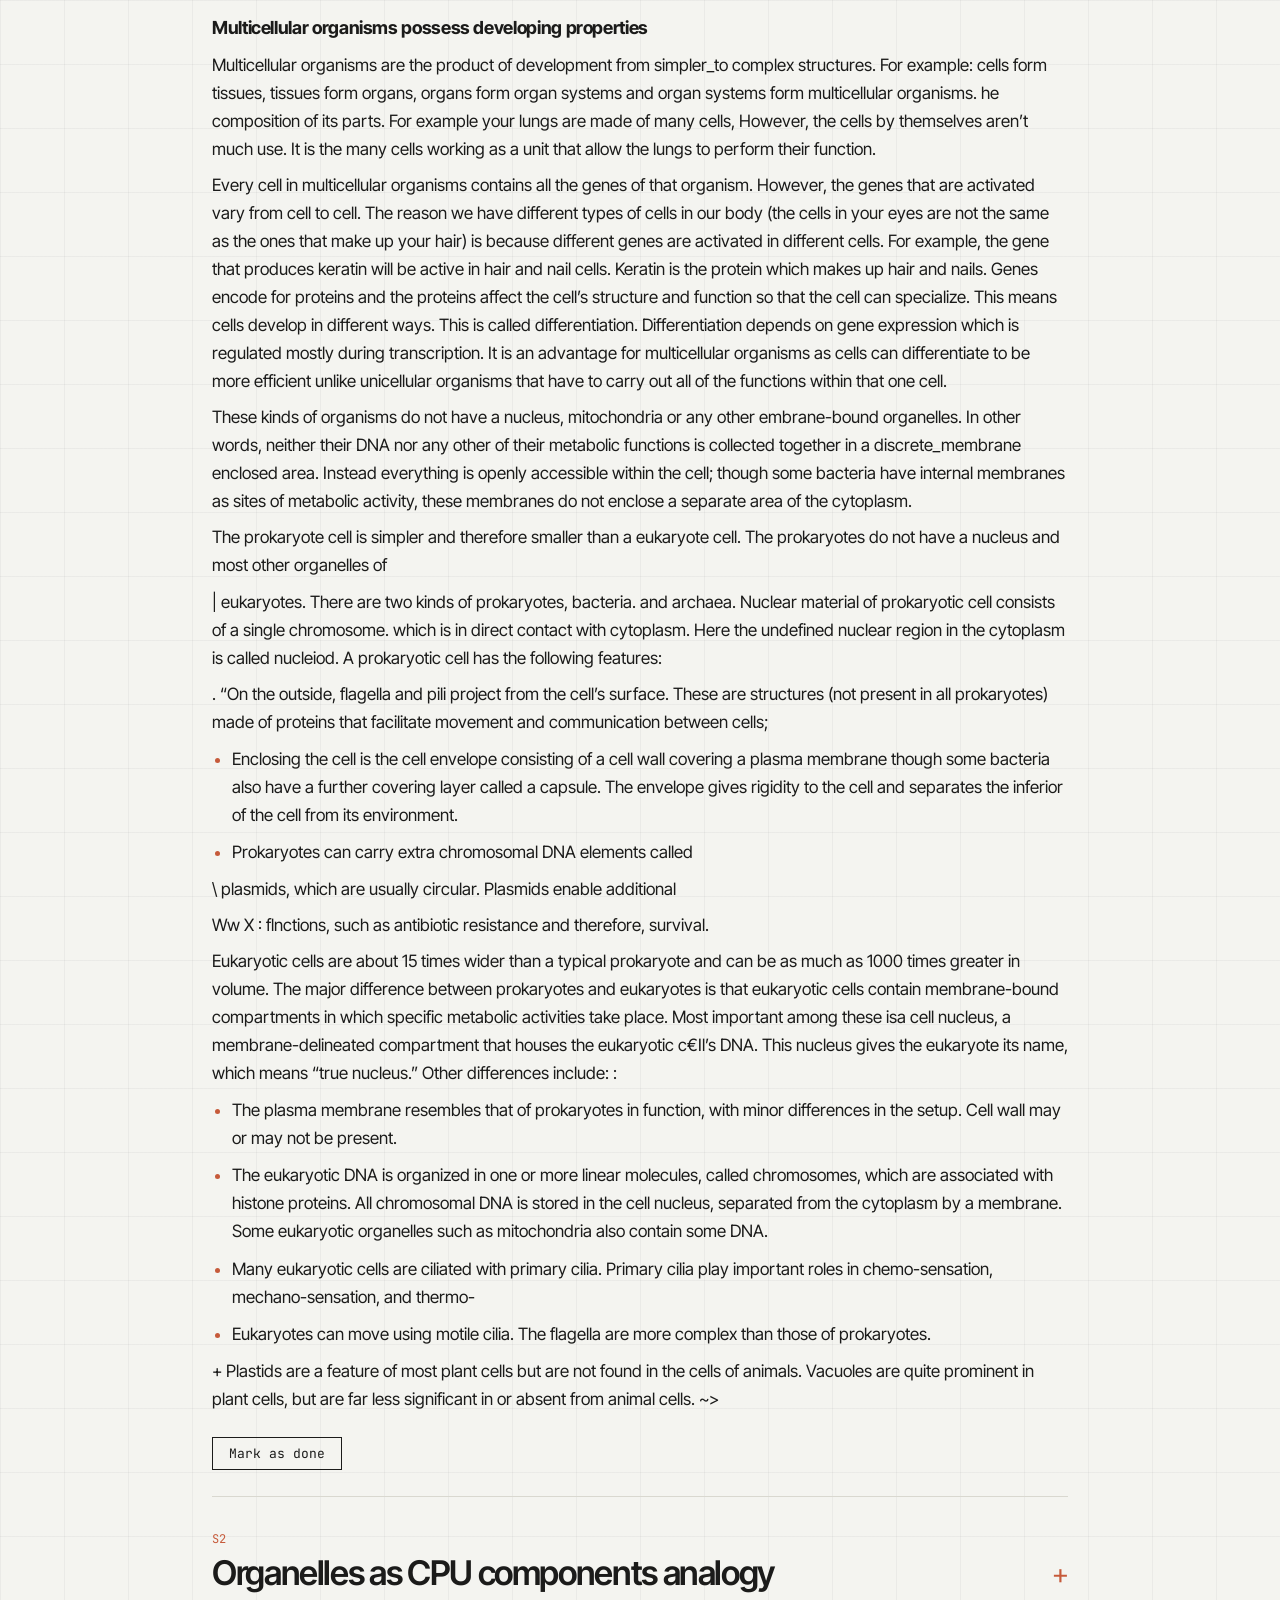
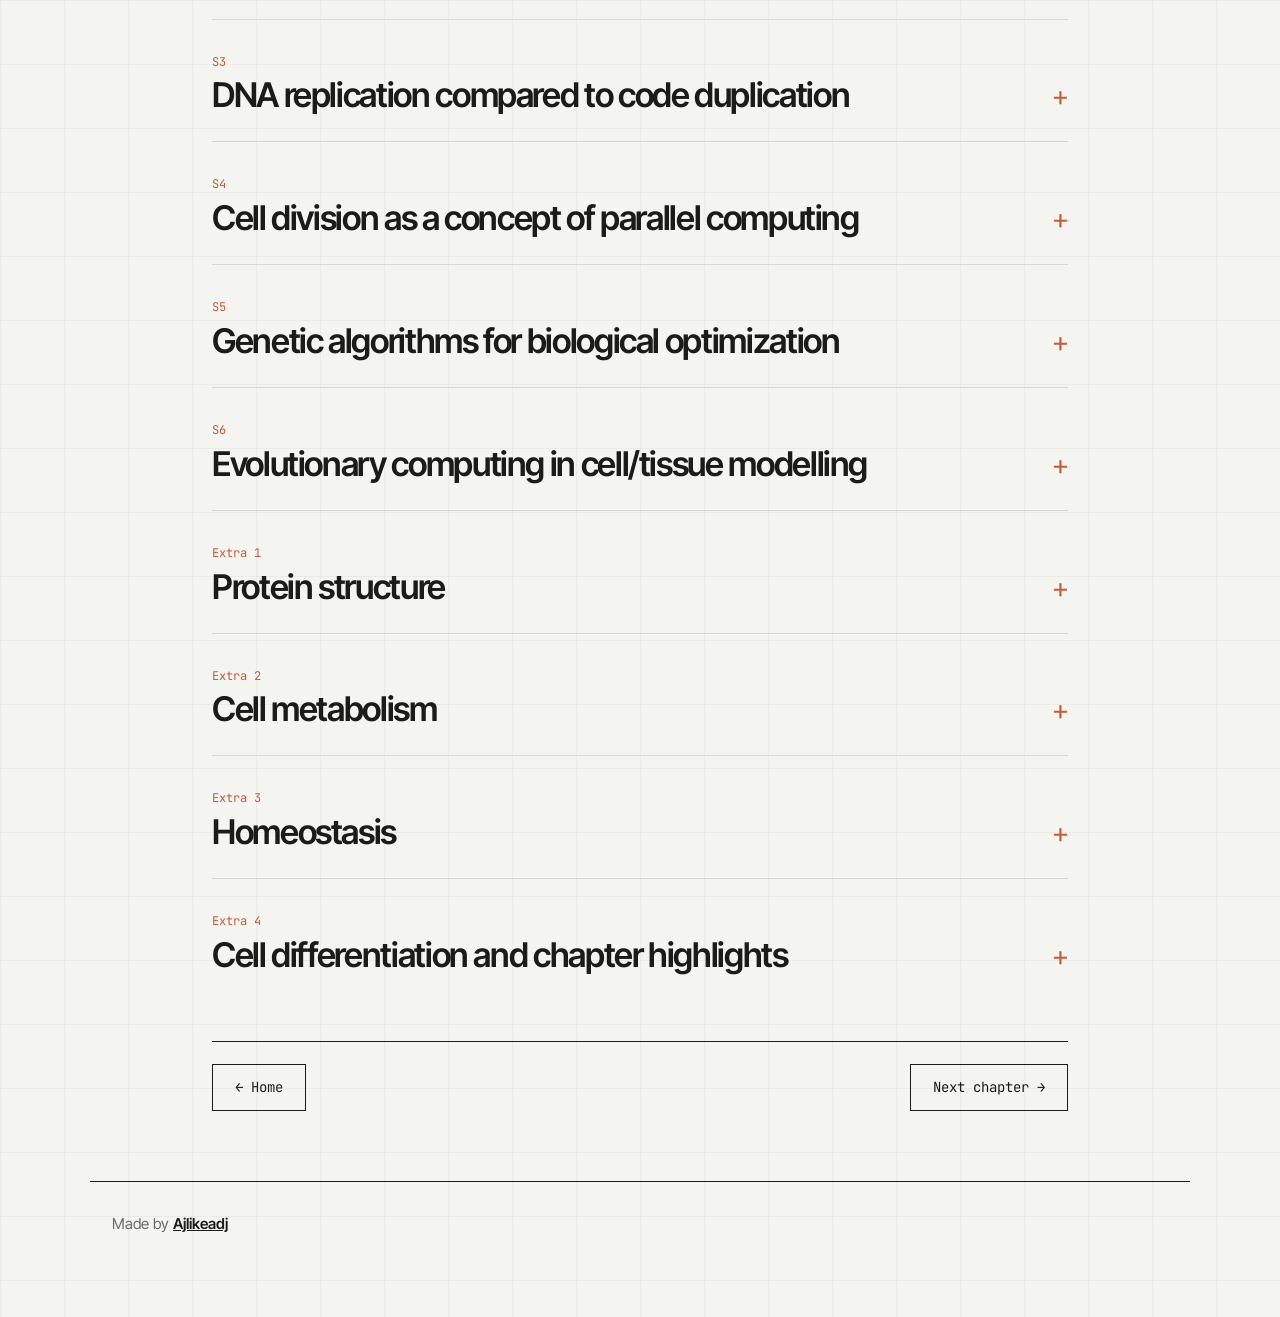
==== commit b03a7520: "Add files via upload" ====
--- a/unit1.html
+++ b/unit1.html
@@ -1,2 +1,2 @@
 <!DOCTYPE html><html lang=en style="--c:#c65a3a"><head><meta charset=utf-8><meta name=viewport content="width=device-width,initial-scale=1,viewport-fit=cover"><title>Cell Basics and Computing Analogies</title><meta name=theme-color content="#f4f4f0">
-<link rel=stylesheet href="https://fonts.googleapis.com/css2?family=Inter+Tight:wght@400;600&family=JetBrains+Mono:wght@400&display=swap"><link rel=stylesheet href=style.css></head><body><nav aria-label='Chapters'><a class=logo href='index.html'>CompBio<small>intro to computational biology</small></a><a class='ch on' href='unit1.html' style='--c:#c65a3a' aria-label='Chapter 01: Cell Basics and Computing Analogies'><i>01</i> <span>Cells</span></a><a class='ch' href='unit2.html' style='--c:#6f8a6b' aria-label='Chapter 02: Biomolecules as Data Structures'><i>02</i> <span>Biomolecules</span></a><a class='ch' href='unit3.html' style='--c:#a8873f' aria-label='Chapter 03: Protein Structures and Prediction Algorithms'><i>03</i> <span>Proteins</span></a><a class='ch' href='unit4.html' style='--c:#5f7ba3' aria-label='Chapter 04: AI/ML Foundations in Biology'><i>04</i> <span>AI/ML</span></a><a class='ch' href='unit5.html' style='--c:#8f5f7d' aria-label='Chapter 05: Deep Learning, Healthcare and Ethics'><i>05</i> <span>Healthcare</span></a></nav><section class=hero style='--c:#c65a3a'><p class=mono>[01] Chapter 01 of 05 / fig. 01 / prokaryote to eukaryote</p><h1>Cell Basics and Computing Analogies</h1><p class=lead>The cell is the smallest working unit of life. Here we compare it to things you already know from computing.</p><div class=meta><span>6 sessions</span><span>CLA-1</span><span>Unit 1</span></div></section><main style='--c:#c65a3a'><article class=topic data-ind='Chapter 01 / <b>Session 1 of 6</b>'><span class=tag>S1</span><h2>Cell theory and prokaryotic vs eukaryotic organisms</h2><p>Cell theory says three things: all living things are made of cells, the cell is the basic unit of life, and every cell comes from an existing cell. Prokaryotes (bacteria) are small, have no nucleus, and keep their DNA floating in a region called the nucleoid. Eukaryotes (plants, animals, fungi) are larger and have a membrane-bound nucleus plus many organelles.</p><h3>In depth</h3><ul><li>Cell theory was proposed by Schleiden and Schwann (1838-39) and extended by Virchow (1855): every cell arises from a pre-existing cell.</li><li>Prokaryotes: 1-10 micrometre, circular DNA in the nucleoid, 70S ribosomes, peptidoglycan cell wall, divide by binary fission. Eukaryotes: 10-100 micrometre, linear chromosomes inside a nucleus, 80S ribosomes, divide by mitosis.</li><li>Exceptions to remember: viruses are acellular, skeletal muscle cells are multinucleate, and mature red blood cells have no nucleus.</li><li>Endosymbiosis: mitochondria and chloroplasts descend from engulfed bacteria, which is why they have their own circular DNA and 70S ribosomes.</li></ul><p class=key><b>Remember:</b> Prokaryote = open-plan room; eukaryote = building with separate labelled rooms.</p></article><article class=topic data-ind='Chapter 01 / <b>Session 2 of 6</b>'><span class=tag>S2</span><h2>Organelles as CPU components analogy</h2><p>Organelles are tiny compartments, each with a job. Nucleus = CPU control unit (holds the instructions, DNA). Mitochondria = power supply (make ATP, the energy currency). Ribosomes = assembly workers that build proteins. Endoplasmic reticulum and Golgi = data bus and packaging/shipping. Lysosomes = garbage collector. Cell membrane = firewall that decides what enters.</p><h3>In depth</h3><ul><li>Nucleus: double envelope with pores, chromatin (DNA plus histones) and a nucleolus that makes rRNA. Mitochondria: double membrane with folded cristae; glycolysis, Krebs cycle and oxidative phosphorylation yield about 30-32 ATP per glucose.</li><li>Rough ER carries ribosomes and makes secreted proteins; smooth ER makes lipids and detoxifies. Golgi modifies, sorts and packs proteins into vesicles.</li><li>Lysosomes hold digestive enzymes at acidic pH; chloroplasts do photosynthesis; vacuoles store; the cytoskeleton gives shape and tracks for transport.</li><li>Where the analogy breaks: cells have no central clock, work chemically and in parallel, and can repair and copy themselves.</li></ul><p class=key><b>Remember:</b> Analogies help memory, but cells work in parallel and chemically, not by clock cycles.</p></article><article class=topic data-ind='Chapter 01 / <b>Session 3 of 6</b>'><span class=tag>S3</span><h2>DNA replication compared to code duplication</h2><p>Before a cell divides it copies its DNA. Helicase unzips the double helix, primer-laying enzymes start the job, and DNA polymerase adds matching bases (A with T, G with C) to each strand. Each new molecule keeps one old strand and one new strand: this is called semi-conservative replication. Like copying a file, it needs an original, a copier and error checking; polymerase proofreads, like a checksum.</p><h3>In depth</h3><ul><li>Steps: origin of replication opens, helicase unwinds, single-strand binding proteins keep strands apart, topoisomerase relieves supercoils, primase lays an RNA primer, DNA polymerase III extends 5' to 3'.</li><li>Leading strand is made continuously; lagging strand is made as Okazaki fragments, primers are removed by polymerase I and gaps sealed by DNA ligase.</li><li>Accuracy: polymerase proofreads with 3' to 5' exonuclease activity and mismatch repair fixes leftovers; final error rate is about 1 in 10^9 bases.</li><li>Eukaryotes use many origins at once to finish fast; telomerase protects chromosome ends. Computing link: copy with verification, many forks in parallel.</li></ul><p class=key><b>Remember:</b> Error rate is about 1 in a billion bases after proofreading and repair.</p></article><article class=topic data-ind='Chapter 01 / <b>Session 4 of 6</b>'><span class=tag>S4</span><h2>Cell division as a concept of parallel computing</h2><p>Mitosis makes two identical cells (growth, repair); meiosis makes four cells with half the chromosomes (gametes). Mitosis phases: prophase, metaphase, anaphase, telophase, then cytokinesis. One task (a cell) is split into two identical workers that run side by side, like forking a process; billions of cells dividing at once is massive parallelism.</p><h3>In depth</h3><ul><li>Cell cycle: G1 (growth), S (DNA synthesis), G2 (preparation), M (mitosis). Checkpoints at G1/S, G2/M and the spindle checkpoint are controlled by cyclins and CDKs.</li><li>Mitosis: prophase (chromosomes condense), metaphase (line up at the plate), anaphase (sister chromatids pulled apart), telophase (two nuclei form), then cytokinesis.</li><li>Meiosis has two divisions, with crossing over in prophase I and independent assortment, so gametes are genetically different and haploid (n).</li><li>Computing view: dividing is like fork(); many cells dividing is a multi-threaded system. Cancer is like a loop that lost its exit condition.</li></ul><p class=key><b>Remember:</b> Checkpoints in the cell cycle act like assertions: if DNA is damaged, division stops.</p></article><article class=topic data-ind='Chapter 01 / <b>Session 5 of 6</b>'><span class=tag>S5</span><h2>Genetic algorithms for biological optimization</h2><p>A genetic algorithm (GA) borrows evolution to search for good solutions. Steps: create a random population of candidate solutions, score each with a fitness function, select the best, combine them (crossover), randomly tweak some (mutation), and repeat for many generations. Used for protein design, drug molecule search and scheduling problems where trying every option is impossible.</p><h3>In depth</h3><ul><li>Steps: encode each solution as a chromosome (bit string or array), score fitness, select parents (roulette wheel or tournament), crossover (swap parts, e.g. single point), mutate (flip a few genes, about 1% rate), form the next generation, stop after N generations or when fitness is good enough.</li><li>Pseudocode: initialise population; repeat { evaluate; select; crossover; mutate; replace } until stop. Elitism keeps the best individual unchanged.</li><li>Biology example: choose a small set of genes that best separates cancer from normal. Fitness = classification accuracy minus a penalty for using many genes.</li><li>Pros: needs no gradient, handles discrete and messy search spaces. Cons: slow, can converge early to a poor solution, and needs tuning of population size and rates.</li></ul><p class=key><b>Remember:</b> Population, fitness, selection, crossover, mutation: memorise these five words.</p></article><article class=topic data-ind='Chapter 01 / <b>Session 6 of 6</b>'><span class=tag>S6</span><h2>Evolutionary computing in cell/tissue modelling</h2><p>Evolutionary computing is the wider family that includes GAs, evolution strategies and genetic programming. In biology it is used to fit model parameters (for example, how fast a cell grows), to design gene networks and to simulate how tissues form from many interacting cells. Natural evolution itself is the original algorithm that these methods imitate.</p><h3>In depth</h3><ul><li>Evolutionary computing family: genetic algorithms, genetic programming (evolves programs), evolution strategies, differential evolution.</li><li>Parameter fitting: evolve the rate constants of a differential equation model until the simulation matches lab data; fitness = error between simulated and measured values.</li><li>Tissue modelling: agent-based models treat each cell as an agent with rules (divide, move, die, signal). Evolution can tune those rules to reproduce tumour growth or wound healing.</li><li>Limits: heavy computing, and a model that fits the data may still be biologically wrong, so it needs experimental validation.</li></ul><p class=key><b>Remember:</b> Good when the search space is huge and no neat formula exists.</p></article><div class=pager><a href='index.html'>← Home</a><a href='unit2.html'>Next chapter →</a></div></main><footer>Made by <a href='https://github.com/ajlikeadj' target=_blank rel='noopener noreferrer'>Ajlikeadj</a></footer><script defer src=script.js></script></body></html>
+<link rel=stylesheet href="https://fonts.googleapis.com/css2?family=Inter+Tight:wght@400;600&family=JetBrains+Mono:wght@400&display=swap"><link rel=stylesheet href=style.css></head><body><nav aria-label='Chapters'><a class=logo href='index.html'>CompBio<small>intro to computational biology</small></a><a class='ch on' href='unit1.html' style='--c:#c65a3a' aria-label='Chapter 01: Cell Basics and Computing Analogies'><i>01</i> <span>Cells</span></a><a class='ch' href='unit2.html' style='--c:#6f8a6b' aria-label='Chapter 02: Biomolecules as Data Structures'><i>02</i> <span>Biomolecules</span></a><a class='ch' href='unit3.html' style='--c:#a8873f' aria-label='Chapter 03: Protein Structures and Prediction Algorithms'><i>03</i> <span>Proteins</span></a><a class='ch' href='unit4.html' style='--c:#5f7ba3' aria-label='Chapter 04: AI/ML Foundations in Biology'><i>04</i> <span>AI/ML</span></a><a class='ch' href='unit5.html' style='--c:#8f5f7d' aria-label='Chapter 05: Deep Learning, Healthcare and Ethics'><i>05</i> <span>Healthcare</span></a></nav><section class=hero style='--c:#c65a3a'><p class=mono>[01] Chapter 01 of 05 / fig. 01 / prokaryote to eukaryote</p><h1>Cell Basics and Computing Analogies</h1><p class=lead>The cell is the smallest working unit of life. Here we compare it to things you already know from computing.</p><div class=meta><span>6 sessions</span><span>CLA-1</span></div></section><main style='--c:#c65a3a'><article class=topic data-ind='Chapter 01 / <b>S1</b>'><span class=tag>S1</span><h2>Cell theory and the differences between prokaryotic/eukaryotic organisms</h2><div class=exam><div><b>2 marks</b><p>Cell theory states that all living things are made of cells, the cell is the basic unit of life, and every cell arises from a pre-existing cell.</p></div><div><b>4 to 5 marks</b><p>Write the definition, then any 4 or 5 of these points, one line each: 1.1 Biology as one of the fields of science; Testing the hypothesis rigorously by gathering new data; 1.2 Cell: basic unit of life; Multicellular organisms possess developing properties.</p></div><div class=wide><b>12 to 13 marks: answer in this order</b><ol><li>1.1 Biology as one of the fields of science</li><li>Testing the hypothesis rigorously by gathering new data</li><li>1.2 Cell: basic unit of life</li><li>Multicellular organisms possess developing properties</li></ol><p>Finish with a labelled diagram or table, one real example, one application and a one-line conclusion.</p></div></div><div class=qs><b>Practice questions</b><ul><li><i>2 marks:</i> State the three postulates of cell theory.</li><li><i>5 marks:</i> Differentiate prokaryotic and eukaryotic cells (any five points).</li><li><i>12 marks:</i> Explain cell theory and describe the structure of prokaryotic and eukaryotic cells with neat diagrams.</li></ul></div><h3>Complete notes</h3><p>The Cellular Organization of a Living Organism Biology is a broad field of science focusing on the “study of life.” It covers a wide-range of subjects from cell biology that explains the workings of the cells to the study of ecosystems that govern the survival of the living organisms. Technological advances have made it possible to examine the contents of the cells, the organelles, in minute details to unraveling the contents of these organelles especially, the deoxyribonucleic acid (DNA) inside the nucleus. As long as there is an urge to lead a life without diseases and live longer with better quality, it is important to study biology because it provides clues to solving many of these problems. Understanding the nature of the cellular organelles and its functions provides basic information about the cell that can help us to devise strategies to correct the problems seen in this cellular machinery in diseases. Genetic information stored in the form of DNA in the chromosomes of the nucleus is not only important for propagation of species but also in the production of various proteins that is critical for the survival of an organism. Genes serve as blueprints for synthesis of proteins that have several functions in the body: provide structural support, regulate metabolism, and stimulate chemical reactions involved in anabolism and catabolism of biomolecules. Metabolism is a key process through which the living organism is able to generate energy for its sustenance. Plants get energy through photosynthesis using sunlight, water, and carbon dioxide while animals depend on external sources including plants. All the processes within the organism are carried out by maintaining equilibrium in order to adjust to the external environment. This process of homeostasis allows the organism to live under different climatic conditions and during healthy and diseased states. Reproduction is a key process for the propagation of living organisms and is done through both mitosis and meiosis involving cell division.</p><h4 class=st>1.1 Biology as one of the fields of science</h4><p>Science is an organized approach to a systematic study of the universe with the aim to increase our knowledge about the universe. Biology is one of the realms of science and its sole purpose is to understand the living organisms. A living organism is defined as a complex entity of physicochemical components that is capable of surviving through self-regulatory mechanisms such as metabolism, reproducing, and coping with the external environment. It also possesses the capabilities to move, respond to external and internal stimuli, grow and develop to adjust to the environment in which they live in.</p><p>Biologists believe in the concept of evolution which states that the present day living organisms have originated from ancestral forms of life which had undergone continuous modifications over a period of time. These concepts have been developed by Jean Baptiste Lamarck (1801) and later modified by Charles Darwin (1859). It also helped in the classification of living organisms into groups in such a manner that they are linked chronologically and morphologically. The branch of science dealing with classification organisms is called as taxonomy. A kingdom is the broadest classification in taxonomy and all living organisms belong to one of the 5 kingdoms (Table 1.1).</p><p>The five kingdoms are Monera, Protista, Fungi, Plantae, and Animalia. Living organisms are further classified into prokaryote and eukaryote based on the presence or absence of nucleus. Monera consists of unicellular organisms that lack a nucleus and many of the specialized cell parts, called organelles. Such organisms are said to be prokaryotic (pro “‘before”; karyotic “kernel,” “nucleus’”’) and consist of bacteria. All of the other kingdoms consist of eukaryotic (eu: “‘true’’) organisms, which have cells that contain a nucleus and a number of specialized organelles.</p><p>( Table 1.1 Classification of kingdoms with their characteristic ‘features</p><p>S.No. | Ki ingdom __| Characteristics Examples 1 Monera | Single-celled, prokaryotic, cells do not have Bacteria ______| nucleus and specialized organelles z Protista Single-celled, eukaryotic, cells possess Protozoa _____| nucleus and specialized organelles 3 Plantae Multicellular, eukaryotic, produce their own | Trees _| food for survival and reproduction</p><p>Single or multicellular, eukaryotic, acquire Yeasts and molds food from their surroundings</p><p>5 Animalia | Multicellular, eukaryotic, obtain food from Fishes, Birds, Repthe environment and Process it through meta- | tiles, Cows, Human bolic pathways for survival and reproduction | beings</p><p>Biologists have been able to classify the living organisms by investigating their characteristic features. This was accomplished by adopting rigorous</p><p>_scientific methods as a model of research developed by Francis Bacon (1561—</p><p>1626). It has the following sequences:</p><p>Recognizing the problem ~ Gathering data through experiments (measurement, observations, etc)</p><p>Analyzing the data for meaningful connections between various parameters chosen for study and any deviations</p><p>Formulating a hypothesis (a generalization), which is an educated guess that explains the existing data and suggests further avenues of investigation</p><h4 class=st>Testing the hypothesis rigorously by gathering new data</h4><p>6. Confirming, modifying, or rejecting the hypothesis in light of the new</p><p>Scientists have strict guidelines of doing research as postulated Bacon. Any procedure or data that do not conform to the ri and go wrong are discarded and the whole process is repeated some instances, errors have lead to new discoveries. ‘</p><ul><li>Charles Goodyear accidently dropped a mixture of rubber and gultice</li></ul><p>° Alexander Fleming found a contaminated mold growing in a baceea laboratory where he had a kept a chemical that later led to the. disco ety of X-rays. g ona hot stove and found the mixture to be flexible and Bees led to _ discovery of vulcanization process y culture on a petri dish. Any bacteriologist would have thrown aw: that petri dish because of contamination. But Fleming observed an area around the mold had no bacterial growth. He realized that this may have been due to the product produced by the mold. He isolated the chemical from the mold which happens to be penicillin, ‘the first antibiotic that revolutionized the treatment options for various bacterial</p><h4 class=st>1.2 Cell: basic unit of life</h4><p>All living beings are made up‘of the basic unit of life- cells (Fig: 1.1). Itis the smallest unit of living matter and each cell is able to carry out the processes of life. Some structures transport materials, some make food and others</p><p>| release energy for the cell to use. All the cells are involved in metabolic Processes through cellular respiration, reproduction (meiosis), and growth (mitosis). They are also capable of transforming into different types of cells, a specialization called as cell differentiation. The cells have a few things in common such as having cell membrane, deoxyribonucleic acid (DNA), cytoplasm, and ribosome but they are different with regard to structure, shape, and functions.</p><p>The cells were first described by Robert Hooke in 1665. He examined thin slices of cork and found pores. But his examination did not indicate any nucleus, and other organelles. Later in 1674, Antony van Leeuwenhoek found moving organisms by observing them under lenses and microscopes. The observation of Hooke and others led to the development of cell theory. The cell theory states</p><ul><li>* All living things and organisms are made up of cells and their products. | Multicellular organisms (example: humans) are composed of many | cells while unicellular organisms (example: bacteria) are composed of only one cell. bee, ips s Cells are the basic building units of. life. |</li><li>They are the smallest structures capable of surviving on their own.</li><li>New cells arise from the pre-existing cells by division. i: 3° ee For example, new cells arise from cell division and ; a zygote (the very first cell formed when ; an organism is produced) arises from | the fusion of an egg cell and a sperm cell. ; i Evidence for the cell theory When scientists started to look at the structures of organisms under the microscope, they discovered that all living organisms where made up of these small units which they named them as cells. When these cells were taken from tissues they were able to survive for some period of time. Nothing smaller than the cell was able to live independently and so it was concluded that the cell was the smallest unit of life. For some time, scientists thought that cells must arise from non-living material but it was eventually proven that this was not the case, and instead proved to arise from preexisting cells.</li></ul><p>A simple experiment to prove this can be done as follows:</p><ul><li>Take two containers and put food in both of these</li><li>Sterilize both of the containers so that all living organisms are killed</li><li>Leave one of the containers open and seal the other closed</li></ul><p>PRe KA Rows -</p><p>~ The idea is that the whole is greater than ¢ re will be growth of mold in the open h in the sealed container. The er, cells are able to enter the</p><p>One will be able to observe that the container whereas there will be no such growl reason for this is because in the open contain container from the external environment and start to divide and grow.</p><ul><li>to the scaling on the other container no cells could enter and</li></ul><p>However, du | that cells cannot arise from hence, no mold growth was observed proving non-living material.</p><h4 class=st>Multicellular organisms possess developing properties</h4><p>Multicellular organisms are the product of development from simpler_to complex structures. For example: cells form tissues, tissues form organs, organs form organ systems and organ systems form multicellular organisms. he composition of its parts. For example your lungs are made of many cells, However, the cells by themselves aren’t much use. It is the many cells working as a unit that allow the lungs to perform their function.</p><p>Every cell in multicellular organisms contains all the genes of that organism. However, the genes that are activated vary from cell to cell. The reason we have different types of cells in our body (the cells in your eyes are not the same as the ones that make up your hair) is because different genes are activated in different cells. For example, the gene that produces keratin will be active in hair and nail cells. Keratin is the protein which makes up hair and nails. Genes encode for proteins and the proteins affect the cell’s structure and function so that the cell can specialize. This means cells develop in different ways. This is called differentiation. Differentiation depends on gene expression which is regulated mostly during transcription. It is an advantage for multicellular organisms as cells can differentiate to be more efficient unlike unicellular organisms that have to carry out all of the functions within that one cell.</p><p>These kinds of organisms do not have a nucleus, mitochondria or any other embrane-bound organelles. In other words, neither their DNA nor any other of their metabolic functions is collected together in a discrete_membrane enclosed area. Instead everything is openly accessible within the cell; though some bacteria have internal membranes as sites of metabolic activity, these membranes do not enclose a separate area of the cytoplasm.</p><p>The prokaryote cell is simpler and therefore smaller than a eukaryote cell. The prokaryotes do not have a nucleus and most other organelles of</p><p>| eukaryotes. There are two kinds of prokaryotes, bacteria. and archaea. Nuclear material of prokaryotic cell consists of a single chromosome. which is in direct contact with cytoplasm. Here the undefined nuclear region in the cytoplasm is called nucleiod. A prokaryotic cell has the following features:</p><p>. “On the outside, flagella and pili project from the cell’s surface. These are structures (not present in all prokaryotes) made of proteins that facilitate movement and communication between cells;</p><ul><li>Enclosing the cell is the cell envelope consisting of a cell wall covering a plasma membrane though some bacteria also have a further covering layer called a capsule. The envelope gives rigidity to the cell and separates the inferior of the cell from its environment.</li><li>Prokaryotes can carry extra chromosomal DNA elements called</li></ul><p>\ plasmids, which are usually circular. Plasmids enable additional</p><p>Ww X : flnctions, such as antibiotic resistance and therefore, survival.</p><p>Eukaryotic cells are about 15 times wider than a typical prokaryote and can be as much as 1000 times greater in volume. The major difference between prokaryotes and eukaryotes is that eukaryotic cells contain membrane-bound compartments in which specific metabolic activities take place. Most important among these isa cell nucleus, a membrane-delineated compartment that houses the eukaryotic c€Il’s DNA. This nucleus gives the eukaryote its name, which means “true nucleus.” Other differences include: :</p><ul><li>The plasma membrane resembles that of prokaryotes in function, with minor differences in the setup. Cell wall may or may not be present.</li><li>The eukaryotic DNA is organized in one or more linear molecules, called chromosomes, which are associated with histone proteins. All chromosomal DNA is stored in the cell nucleus, separated from the cytoplasm by a membrane. Some eukaryotic organelles such as mitochondria also contain some DNA.</li><li>Many eukaryotic cells are ciliated with primary cilia. Primary cilia play important roles in chemo-sensation, mechano-sensation, and thermo-</li><li>Eukaryotes can move using motile cilia. The flagella are more complex than those of prokaryotes.</li></ul><p>+ Plastids are a feature of most plant cells but are not found in the cells of animals. Vacuoles are quite prominent in plant cells, but are far less significant in or absent from animal cells. ~&gt;</p></article><article class=topic data-ind='Chapter 01 / <b>S2</b>'><span class=tag>S2</span><h2>Organelles as CPU components analogy</h2><div class=exam><div><b>2 marks</b><p>Organelles are specialised structures inside a cell, each with a job: the nucleus acts like the CPU, mitochondria like the power supply and ribosomes like assembly workers.</p></div><div><b>4 to 5 marks</b><p>Write the definition, then any 4 or 5 of these points, one line each: 1.3 Cell structure and function; Cell/plasma membrane; Nucleus and Nucleolus; Cytoskeleton; Golgi apparatus/bodies.</p></div><div class=wide><b>12 to 13 marks: answer in this order</b><ol><li>1.3 Cell structure and function</li><li>Cell/plasma membrane</li><li>Nucleus and Nucleolus</li><li>Cytoskeleton</li><li>Golgi apparatus/bodies</li></ol><p>Finish with a labelled diagram or table, one real example, one application and a one-line conclusion.</p></div></div><div class=qs><b>Practice questions</b><ul><li><i>2 marks:</i> State the function of mitochondria.</li><li><i>5 marks:</i> Compare the cell with a CPU using any five organelles.</li><li><i>12 marks:</i> Describe the structure and functions of the major cell organelles with a labelled diagram and computing analogies.</li></ul></div><h3>Complete notes</h3><h4 class=st>1.3 Cell structure and function</h4><p>Earlier before the advent of electron microscope, cell was described as a unit possessing a limiting outer membrane and an inner central nucleus surrounded by large mass of cytoplasm (Fig. 1.1). Staining of cells facilitated to . aS . pemeatrnan, Me ei oc nonmaa identification of subcellular features such as chromosome and nucleolus. of the nucleus. Electron microscopic studies made it possible for the elucidation of the subcellular structures called as organelles that perform specialized functions. Most of the organelles are derived from membranes but some of them do_ not possess membrane structure such as tibosomes, microtubules, and microfilaments, flagella, cilia, and centrioles.</p><p>Cell/plasma membrane: The outermost layer of the living cell that gives structure and shape is the cell membrane. The chief function is to regulate the passage of materials into and out of the cell. Initial structural studies using electron microscope revealed that it consists of inner and outer dense protein layer enclosing a less dense phospholipid layer. Channels were also observed to traverse the through exterior surface of the membrane. Recent studies by Singer and Nicholson have demonstrated that the cell membrane has fluid</p><figure><img src="img/bk-010-1.jpg" decoding=async alt="Diagram"></figure><p>mosaic model which better explains the dynamic nature of the proteins in the cell membrane. The only difference in the proposed model was the arrangement of phospholipids: their polar ends facing the inner_and outer surfaces and the hydrophobic, non-polar ends opposed at the center of the “Dilayer. nen</p><p>Nucleus and Nucleolus: The nucleus is a round or oval body lying in the center of the cell enclosed by a double membrane that is called as nuclear membrane or envelope. In certain regions of the nuclear envelope, ‘these membranes join together and there may be pores in these areas. The ‘pores serve 88 a direct passage route for the substances tg leave the nucleus. The outer membrane of the nuclear envelope is continuous with the endoplasmic reticulum and thus, may facilitate passage of materials from the nucleus directly into the channels of endoplasmic reticulum. Within the nucleus, one or more nucleoli may be seen. These are dense bodies containing the subunits for the ribosomes, the cytoplasmic organelles involved in the synthesis of j protein. The nucleolus is involved in the assembly and synthesis of ribosomes. “The nucleus is the storehouse of the genetic material called as chromosomes. Each chromosome exists as a tiny individual rod or string throughout the life of the cell, but in the resting (non-dividing) cell, the chromesemes took tike-a single-network of thin threads.</p><p>Cytoskeleton: The cytoskeleton is cellular “scaffolding” _or “skeleton” contained within the cytoplasm and is made out of protein. Both prokaryotic and eukaryotic cetis contain cytoskeleton. It has structures such as flagella, cilia 4nc+tamellipodia and plays important roles in both intracellular transport [! (thé movement of Vesicles and organelles, for example) and cellular division.</p><p>Centrioles are present as a pair of cylindrical rods in many eukaryotic cells. They Tie just above the nuclear envelope (membrane), and since their longitudinal axes are perpendicular to one another, they_ferm-a cross. The microtubular structure of the centriole is the same as that of the basal body anid may have arisen from primitive basal bodies during cellular evolution. Centrioles probably play a role in the formation of the spindle apparatus, which is an essential feature of both mitosis and meiosis.</p><p>Mitochondria (referred to as the ‘Powerhouse’ of the cell) are rounded or long rod-shaped organélles that are particularly prominent in cells with high metabolic activity. Their name derives from their thread-like appearance (Greek mitos, “thread’”’) under the light microscope. Mitochondria have a double wall: an outer smooth membrane which forms the outer boundary and aninner membrane which is extensively folded. The folds, or cristae, project into the interior of the organelle and have a variety of enzymes embedded in them. These cozymes are involved in the systematic degradation_of organic iifolecules to yield energy for the cell. They are responsible for the breakdown of sugar molecules to release ATP (adenosine triphosphate), which is used to transport energy within the cell for n metabolism. (through citric acid cycle and eleciron transport chain as explained in chapter 3). Like the chloroplasts of plants, the mitochondria contain their own DNA and ribosomes; they replicate independently of the rest of the’cell and appear to control the synthesis of their membranes. __. “i y</p><p>Endoplasmic reticulum (ER) is a series of membranous channels that traverse the cytoplasm of most eukaryotic cells. It forms a continuous network of the cell, itmay appear as a series of flattened disks or sacs. The endoplasmic retivujum Serves many general functions, including the facilitation of protein folding and the transport of synthesized proteins in sacs called cisternae. Only properly-folded proteins are transported from the rough ER to the Golgi _ complex. Boer</p><p>\Un-many parts of the cell, the endoplasmic reticulum is associated with e small dense granules lying along the outer border of its membrane. These structures are known as ribosomes. They impart a rough appearance to the endoplasmic reticulum, so that the ER is called the rough endoplasmic reticulum (RER) in these regions, which are usually associated with active protein synthesis.</p><p>_ ¢ The primary function of the rough endoplasmic reticulum is the ~ production and processing of specific proteins at ribosomal sites that are later exported. The ribosomes in the rough endoplasmic reticulum synthesize proteins which are then sent in to the rough endoplasmic reticulum for advanced processing.</p><ul><li>Rough endoplasmic reticulum function involves creation of two types of proteins. One is the type which fortifies and gets embedded into the reticulum membrane. The other types are water-soluble proteins which after production at ribosomal sites, pass through the membrane and into the lumen.</li><li>The proteins that enter are further folded inside by the chaperone proteins present in the lumen.</li><li>Subsequently, these proteins are transported to the sites where they are required. They may also be sent to the Golgi bodies for further advanced processing, through vesicles. m1</li></ul><p>The smooth endoplasmic reticulum (SER) does not contain any ribosomes and is associated with cellular regions which are involved in the synthesis and transport of lipids or the detoxification of a variety Seve 9 endoplasmic reticulum is found ina variety of cell types anc aoenireta functions in each, It consists of tubules and vesicles that branc! sail! “in network. The network of smooth endoplasmic reticulum Se . stirface area for the action or storage of key enzymes and the products o these enzymes, , | z</p><p>Ribosomes are the components of cells that make proteins from the amino acids. Ribosomes are the workhorses_of protein icauather*: process of translating messenger ribonucleic acid sey eee “central dogma” of biology is that DNA is used tomake RNA, whi¢h,in turn, is used to make protein (discussed in detail in Chapter yas aa Oe in genes is copied Ctranscription) into an mRNA. Ribosomes then read { le ifformation in this RNA and use it to create proteins. This process is known as! translation; i.e., the ribosome “translates” the genetic information From</p><p>‘A into proteins. Ribosomes do this by binding to an mRNA and using it asa template for the correct sequence of amino acids in a particular protein. The amino acids are attached to transfer RNA (tRNA) molecules, which enter one part of the ribosome and bind to the messenger RNA sequence. The attached amino acids are then joined together by another part of the ribosome. The ribosome moves along the mRNA, “reading” its sequence and producing a chain of amino acids.</p><p>Ribosomes are made from complexes of RNAs and proteins. Ribosomes are divided into two subunits, one larger and another smaller subunit. The sifialler subunit binds to the mRNA, while the larger subunit binds to the tRNA and the amino acids. When a ribosome finishes reading an mRNA, these two subunits split apart. Ribosomes have been classified as ribozymes, since the ribosomal. RNA seems to be most important for the peptidyl transferase activity that links amino acids together.</p><p>Golgi apparatus/bodies: They exist as stacks of flattened sacs, or vesicles tat are continuous with the “channels of the smooth endoplasmic reticulum. Their major function is the storage, modification, and packing of materials for release outside the cell membrane. These organelles are particufar ty prominent in secretory cells such as those of the pancreas. The outer-portion Of The Golgi apparatus releases its secretory material within membrane enclosed globules (seqretory vesicles) that Mise of the cell. The Golgi apparatus may actually be part of ; a dynamic sysienrof membranous channels within the cell in which all elements such as the nuclear envelope, the endoplasmic reticulum, the Golgi apparatus, and the cell meffibrane are connected to each other without sharp boui indaries. This pptereonmiceted network facilitates transport of materials across the cell. ~</p><p>Lysosomes are similar in shape to mitochondria_but_are_ smaller and_, consist of a single membrane covering the structure. They contain powerful enzymes that would digest the cellular contents if they were not contained svithin the impermeable Tysosomal membrane. Rupture of this membrane releases these enzymes. The lysosome plays a role in intracellular digestion and may also be important in the destruction OF certain structures during the PODS Or evelOpmen a eee “&lt;¥iggables are discrete, clear regions within the cell that contain water and dissolved materials Materials, The vacuole may act as a reservoir for fluids and salts that might otherwise interfere with metabolic processes occurring in the cytoplasm The membrane enclosing the vacuole is called a tonoplast. Many pretozoans have a coniraétite-vacuole, which periodically contracts and forces fluid and salts out of the cell. The structure serves to prevent an accumulation of fluids in ‘organisms that live in fresh water. Vacuoles containing digestive enzymes may also be formed around ingested food particles in a variety of cells. In the cells of many plants, a large, central vacudle is a prominent feature; this vacuole may swell, press against the rigid ceil wall, and give the cell a high degree of rigidity or turgor, a Fe alt Organelles in plant cell Plant and animal cells differ in the number and structure of the above organelles, but the most fundamental difference in plant cell organelles isthe presence of the chloroplast and cell wall. Plants differ integrally from animals in their ability to prepare food within their cells by the process of</p><p>Chloroplasts are organelles found in plant cells and other eukaryotic organisms that conduct photosynthesis. The material within the chloroplast is called the stroma containing the stacks of thylakoids, the sub-organelles, which are the site of photosynthesis (described in detail in chapter 3).</p><p>Cell Wall is a structure made out of polysaccharide, peptidoglycan or glycoprotein that provides structural support and protection to the cell. In combination with the vacuole, which is large in plant cells, the other cell wall</p><p>4 function includes controlling the turgidity of the cell.</p><p>All cells, whether prokaryotic or eukaryotic, have a membrane that envelops the cell, separates its interior from its environment, regulates what moves in and out (selectively permeable), and maintains the electric potential of the cell, Inside the membrane, a salty cytoplasm takes up most of the cell volume. All cells possess DNA, the hereditary material of genes, and RNA, containing the information necessary to build various proteins such as enzymes, the cell’s primary machinery. There are also other kinds of biomolecules in cells. a :</p><h3>Extra points and computing analogy</h3><p>Organelles are tiny compartments, each with a job. Nucleus = CPU control unit (holds the instructions, DNA). Mitochondria = power supply (make ATP, the energy currency). Ribosomes = assembly workers that build proteins. Endoplasmic reticulum and Golgi = data bus and packaging/shipping. Lysosomes = garbage collector. Cell membrane = firewall that decides what enters.</p><h4 class=st>In depth</h4><ul><li>Nucleus: double envelope with pores, chromatin (DNA plus histones) and a nucleolus that makes rRNA. Mitochondria: double membrane with folded cristae; glycolysis, Krebs cycle and oxidative phosphorylation yield about 30-32 ATP per glucose.</li><li>Rough ER carries ribosomes and makes secreted proteins; smooth ER makes lipids and detoxifies. Golgi modifies, sorts and packs proteins into vesicles.</li><li>Lysosomes hold digestive enzymes at acidic pH; chloroplasts do photosynthesis; vacuoles store; the cytoskeleton gives shape and tracks for transport.</li><li>Where the analogy breaks: cells have no central clock, work chemically and in parallel, and can repair and copy themselves.</li></ul><p class=note>Remember: Analogies help memory, but cells work in parallel and chemically, not by clock cycles.</p></article><article class=topic data-ind='Chapter 01 / <b>S3</b>'><span class=tag>S3</span><h2>DNA replication compared to code duplication</h2><div class=exam><div><b>2 marks</b><p>Genetic information is in the chromosomes found in the nucleus.</p></div><div><b>4 to 5 marks</b><p>Write the definition, then any 4 or 5 of these points, one line each: 1.4 Genetic information and protein synthesis; Pentosugar; Nitrogenous base; Phosphate.</p></div><div class=wide><b>12 to 13 marks: answer in this order</b><ol><li>1.4 Genetic information and protein synthesis</li><li>Pentosugar</li><li>Nitrogenous base</li><li>Phosphate</li></ol><p>Finish with a labelled diagram or table, one real example, one application and a one-line conclusion.</p></div></div><div class=qs><b>Practice questions</b><ul><li><i>2 marks:</i> What is semi-conservative replication?</li><li><i>5 marks:</i> List the enzymes in DNA replication and their roles.</li><li><i>12 marks:</i> Explain how genetic information is stored and copied, and compare DNA replication with code duplication.</li></ul></div><h3>Complete notes</h3><h4 class=st>1.4 Genetic information and protein synthesis</h4><p>Genetic information is in the chromosomes found in the nucleus. This is</p><p>; necessary for reproduction of species and therefore, its propagation on earth. It is coded along the length of a polymeric molecule composed of four types of monomeric units. This polymeric molecule is deoxyribonucleic acid (DNA). It is the chemical basis of heredity which is organised into genes, the fundamental units of genetic information. Genes control the synthesis of various types of ribonucleic acid (RNA). }</p><p>Nucleic acid is a polynucleotide consisting of nucleotides as the repeating subunits. Each nucleotide is made up of three components are, (i) pentosugar,</p><p>| (ii) nitrogenous base and (iii) phosphate. The nucleotides are joined to one another through phosphodiester linkages between the 3’ of one nucleotide and the S’ of the adjacent one. This linkages repeated many times to build up large structures containing hundreds to millions of nucleotides within a single giant molecule.</p><p>Pentosugar: It is a type of cyclic 5 carbon sugar, which connects two phosphate groups one at 3&quot; and second at 5&quot; carbon and also nitrogenous bases linked to the 1“ carbon. The type of sugar molecule in DNA is deoxyribose, where as in RNA is ribose.</p><p>Nitrogenous base: Nucleic acids contains 5 major heterocyclic bases, adenine (A), guanine (G), cytosine (C), thymine (T) and uracil (U). First four</p><p>&quot;bases are common in DNA, in case of RNA thymine is replaced with uracil.</p><p>Further, adenine and guanine known as purine, other three cytosine, thymine and uracil known as pyrimidine.</p><p>Phosphate:(&amp; phosphatg group is attached to the 5’ carbon of the sugar by a phosphodiester linkage. This phosphate group is solely responsible for the strong negative charge of the nucleic acids.</p><p>The structures of DNA and RNA, types of RNA, and protein synthesis are described in detail in Chapter 2.</p><h3>Extra points and computing analogy</h3><p>Before a cell divides it copies its DNA. Helicase unzips the double helix, primer-laying enzymes start the job, and DNA polymerase adds matching bases (A with T, G with C) to each strand. Each new molecule keeps one old strand and one new strand: this is called semi-conservative replication. Like copying a file, it needs an original, a copier and error checking; polymerase proofreads, like a checksum.</p><h4 class=st>In depth</h4><ul><li>Steps: origin of replication opens, helicase unwinds, single-strand binding proteins keep strands apart, topoisomerase relieves supercoils, primase lays an RNA primer, DNA polymerase III extends 5&#x27; to 3&#x27;.</li><li>Leading strand is made continuously; lagging strand is made as Okazaki fragments, primers are removed by polymerase I and gaps sealed by DNA ligase.</li><li>Accuracy: polymerase proofreads with 3&#x27; to 5&#x27; exonuclease activity and mismatch repair fixes leftovers; final error rate is about 1 in 10^9 bases.</li><li>Eukaryotes use many origins at once to finish fast; telomerase protects chromosome ends. Computing link: copy with verification, many forks in parallel.</li></ul><p class=note>Remember: Error rate is about 1 in a billion bases after proofreading and repair.</p></article><article class=topic data-ind='Chapter 01 / <b>S4</b>'><span class=tag>S4</span><h2>Cell division as a concept of parallel computing</h2><div class=exam><div><b>2 marks</b><p>Mitosis is cell division that produces two genetically identical daughter cells from one parent cell, for growth and repair.</p></div><div><b>4 to 5 marks</b><p>Write the definition, then any 4 or 5 of these points, one line each: 1.8 Cell growth and reproduction; Eukaryotic Cell Division; Interphase and the control of cell division; Reproductive signal; Replication of genetic material; Segregation of DNA.</p></div><div class=wide><b>12 to 13 marks: answer in this order</b><ol><li>1.8 Cell growth and reproduction</li><li>Eukaryotic Cell Division</li><li>Interphase and the control of cell division</li><li>Reproductive signal</li><li>Replication of genetic material</li><li>Segregation of DNA</li><li>Cytokinesis</li><li>Prophase</li><li>Metaphase</li><li>Anaphase</li></ol><p>Finish with a labelled diagram or table, one real example, one application and a one-line conclusion.</p></div></div><div class=qs><b>Practice questions</b><ul><li><i>2 marks:</i> Define mitosis.</li><li><i>5 marks:</i> Differentiate mitosis and meiosis.</li><li><i>12 marks:</i> Explain the cell cycle and the phases of mitosis and meiosis; relate cell division to parallel computing.</li></ul></div><h3>Complete notes</h3><h4 class=st>1.8 Cell growth and reproduction</h4><p>Cells, like an organism, have the ability to grow, reproduce, communicate, and carryout a multitude of reactions and are regarded as the basic units of life. In order to have an optimum functionality, a cell must maintain a higher surface area to volume ratio. As an object grows larger, its volume increases more rapidly than its surface area. Similarly as a living cell grows larger, its rate of waste production and its need for resources increases faster than its surface area creating an unhealthy condition. So a cell must divide to have a small volume in order to maintain a larger surface area to volume ratio.</p><figure><img src="img/bk-034-1.jpg" decoding=async alt="Diagram"></figure><p>Growth and reproduction are the major characteristics of life without which life would come to an end. Reproduction continues life and provides the basis for evolution. Cells reproduce by duplicating their contents and then dividing into two. In case of unicellular organisms, such as bacteria, each cell division produces a whole new organism. This controlled cycle of duplication and division is termed cell-cycle. An ordered series of events must occur for acell to divide uniformly which can be summed up as follows: - a) A reproductive signal that activates the cellular reproductive machinery. b) Duplication of the genetic material and other vital components so that each cell after division becomes complete and identical to each other. c) Segregation of the genetic material.</p><p>Prokaryotic Cell Division In prokaryotes, there is neither mitosis nor meiosis but rather a different type of cell division. The type of cell division is termed fission wherein the cel] grows, replicates its genetic material and then divides into two single-celled complete entities.</p><p>Reproductive signal: The reproductive mechanism of many prokaryotes depends upon the environmental stimuli. The cell division in case of bacterium, Escherichia coli, takes 40 minutes at 37°C where as in presence of adequate carbohydrates and salts, the cycle time gets reduced to 20 minutes, So this suggests that materials in the environment act as signals to control the division of a cell.</p><p>Replication of genetic material : Most of the prokaryotes contain a single circular DNA, which is packaged tightly to fit into a tiny cell that is a hundred times smaller than it. Functionally, the prokaryotic chromosome has</p><p>} two regions that are important for cell reproduction:</p><ul><li>The site where replication of the circle starts: the origin of replication, designated as “ori”</li><li>The site where replication ends: the terminus of replication, “ter’’.</li></ul><p>Several functional enzymes that are collectively termed as replisomes act sequentially to carry out replication starting from an unwound region of DNA called as replication fork.</p><p>Segregation of DNA : DNA replication is followed by the segregation of the replicated DNA molecules to the two new cells. The first region to be replicated is ori, which is attached to the plasma membrane. After replication, the two ori regions separate as the new chromosome forms and new plasma membrane forms between them as the cell grows longer. By the end of replication, there are two chromosomes, one at either end of the lengthened bacterial cell.</p><p>Cytokinesis : The division of cytoplasm starts once the cell has successfully replicated its genetic material. The process starts with the pinching in of the cell membrane. As the membrane pinches in the materials required for cell wall synthesis are produced and ultimately the cells are separated.</p><h4 class=st>Eukaryotic Cell Division</h4><p>Cell division in eukaryotes, like that in prokaryotes, involves reproductive signals, DNA replication, segregation, and cytokinesis, but are much more complicated (Fig. 1.5). First, cell division does not depend upon the environmental cues of a single cell rather than on the needs of the wholt</p><h4 class=st>Interphase and the control of cell division</h4><p>A cell lives and functions until it divides or dies and the other case is that if it is a gamete then it lives till it fuses with another gamete. This capacity of division also varies from cell to cell, like RBCs, nerve cells and muscle cells lose the ability to divide as they mature and cortical cells in plant stem divide rarely where as the cells of embryo show rapid division. Between consecutive divisions, a eukaryotic cell is in a phase called interphase. So a cell cycle consists of an interphase and an M (mitotic) phase. Again the interphase is divided into three sub phases, viz., G,, S and G,.</p><p>Cells synthesize RNAs and proteins during the G, phase, preparing for DNA synthesis and chromosome replication during the S (synthesis) phase (Fig. 1.6). After progressing through the G, phase, cells begin the complicated process of mitosis, also called the M (mitotic) phase at which stage nuclear and cytoplasmic division occurs. G, is quite variable in length in different cell types. Some rapidly dividing embryonic cells dispense with it entirely, while</p><p>} other cells may remain in G, for weeks or even years. In many cases, these cells enter a resting phase called G,. Special internal and external signals are needed to prompt a cell to leave G, and re-enter the cell cycle at G,. It is the preparing stage for S phase. During G, phase, the cell makes preparations for mitosis like for example by synthesizing microtubules that will help in segregation of chromosomes.</p><figure><img src="img/bk-035-1.jpg" decoding=async alt="Diagram"></figure><p>Once the DNA gets duplicated during S- phase at the same time in the cytoplasm an organelle called centrosome gets duplicated. In some organisms, each centrosome comprises of two perpendicularly arranged centrioles. At the G2- M transition the centrosomes move to opposite poles. The orientation of centrioles determines the plane in which the cell has to divide. Subsequently, microtubules are formed that lead to the formation of spindle fibres that are required for the uniform segregation of chromosomes.</p><p>Mitosis is the most dramatic event in a cell’s life. In this type of division, a single nucleus gives rise-to-two.nuclei.that are.genetically identical to each other and to the parent nucleus. This process ensures the accurate distribution of the eukaryotic cell’s multiple chromosomes to the daughter nuclei. Mitosis is divided into six phases: prophase, prometaphase, metaphase, anaphase, telophase, and cytokinesis (Fig. 1.7).</p><p>Prophase: The first evidence of mitosis in most cells is the compaction of the threads of chromatin that-existed through interphase into compact chrofhosomeés that are visible in the light microscope, AS the chromosomes cdmpact, each can be seen to be paired structures composed of two chromatids. This is the visible effectof the DNA molecules having been replicated in interphase. Chromosome condensation reduces the chance of long DNA molécules becoming tangled and broken. Each chromosome has a constriction | ye iF RSS Interphase Prophase Prometaphase ie OOD Faewes fee ni NN! Bat bat cn Metaphase Anaphase Telophase y</p><figure><img src="img/bk-036-1.jpg" decoding=async alt="Diagram"></figure><p>Called the kinetochore, a structure that forms around a region rich in satellite DNA called the centromere. The kinetochore is the point of attachment of the chromosome to the spindle. At the same time as the chromosomes are condensing within the nucleus, the centrosomes, which lie on the cytoplasmic side of the nuclear envelope, begin to separate to establish the mitotic spindle. _®rometaphase: At the breakdown of the nuclear envelope, the chromosomes become free to interact With the forming spindle. Microtubule assembly from the centrosomes is random and dynamic. The growing ends of individual microtubules make chance contact with and are captured by the kinetochores. Because of the random nature of these events, the kinetochores of “chromatid pairs are initially associated with different numbers of microtubules, and the forces acting upon each chromosome are unbalanced: Initially, therefore, the spindle is highly unstable and chromosomes make frequent excursions toward and away from the poles. Gradually, a balance of forces is established and the chromosomes become aligned at the equator, with the kinetochores of each member of a chromatid pair oriented toward opposite poles.</p><p>Metaphase: Metaphase is the most stable period of mitosis. The system can be regarded as being at steady-state with the chromosomes lined up at the al eee ere spindle consists of two major groups of — microtubules: those connecting the chromatids to the poles and a second group extending from each pole ‘toward the other. The second group ove group Overlap at the spindle-equator. If a single chromatid becomes detached from the spindle, it sends a signal that directs the other chromosomes not to start anaphase without it. The other chromosomes dutifully wait until the missing chromatid reattaches, whereupon all of the chromosomes enter anaphase</p><p>Anaphase: Separation of the chromatids marks the beginning of anaphase, during which the two sister chromatids move to opposite ends of the spindle. Each chromatid contains one double-stranded DNA molecule and is now referred to as a daughter chromosome. Two things seem to move the chromosomes along. First, at the kinetochores are proteins that act as</p><p>“molecular motors.” These pfoteins, called cytoplasmic dynein (refer to chapter 4), have the ability to hydrolyze ATP to ADP and phosphate, thus releasing energy to move the chromosomes along the microtubules toward the poles. These motor proteins account for about 75 percent of the force of motion. Second, the kinetochores microtubules shorten from the poles, drawing the chromosomes towards them. This shortening accounts for about 25 percent of the motion. :</p><p>During anaphase the poles of the spindle are pushed farther apart, _—douibling the distance between them, The distance between poles increases pecause the overlapping polar microtubules extending from opposite ends of | the spindle contain motor proteins that cause them to slide past each other, in | much the same way that microtubules slide in cilia and flagella. This polar separation further separates one set of daughter chromosomes from the other. During this segregation process the chromosomes move very slowly at about | {pm per minute ensuring their proper segregation. Sheds, Gilt ’ ] ; AAlophase: This stage sees the reversal of many of the events of prophase; reforms, Golgi_apparatus and endoplasmic reticulum reform, and the ices ees Fh ge ea oi me ml of the genome from if€ Father and one copy from the mother. When these and othier changes are complete, telophase—and mitosis—is at an end, and each of the dalghT@F WUGL] enters another interphase.” PYOfoq Wala /-Mitosis is beautifully precise. It result in two nuclei that are identical to each other and to the parent nucleus in chromosomal makeup, and hence in genetic constitution. Next, the two nuclei must be isolated in separate cells, which require the division of the cytoplasm. into Me Cytokinesis: division of the Cytoplasm: Mitosis refers only to the division of the nucleus. The division of the cell’s cytoplasm, which follows mitosis, is accomplished by cytokinesis. This process may actually begin before’ telophase ends. In different organisms, cytokinesis may be accomplished in different ways. In animal cells, a cleavage furrow made of actin and its motor protein myosin II constricts the middle of the cell. In plants, a structure called the phragmoplast forms at the equator of the spindles where it directs the formation of a new cell wall. ys ia Meiosis: Heredity and survival r In sexually reproducing organisms, the germ cells that give rise to eggs and sperm arise by a division that is distinct from the one followed by somatic cells. This division is termed as meiosis that consists of two nuclear divisions that reduce the number of chromosomes to the haploid number in preparation ‘ for sexual reproduction. Although the nucleus divides twice during meiosis, the DNA is replicated only once. &gt; The first meiotic division reduces the chromosome number: Meiosis Lis characterised by two unique features (Fig. 1.8). First, the homologous chromosomes pair along their entire length, a feature distinct from mitosis. Second, the homologous chromosomes separate after metaphase I. The</p><figure><img src="img/bk-039-1.jpg" decoding=async alt="Diagram"></figure><p>’ of meiotic division II.</p><p>D... chromosomes, each consisting of two sister chromatids, remain</p><p>7 intact until the end of metaphase II in the second meiotic division.</p><p>: Like mitosis, meiosis I is preceded by an interphase with an S phase during which each chromosome is teplicated. As a result, each chromosome Consists of two sister chromatids, held together by cohesin proteins. Meiosis I begins with a long Prophase I during which the chromosomes change markedly. The homologous chromosomes pair by adhering along their lengths, a process called synapsis. This process lasts from prophase I to the end of metaphase I. By the time chromosomes can be clearly seen under light microscope, the two homologs are already tightly joined. This joining begins at the centromeres and is mediated by recognition of homologous DNA Sequences on homologous chromosomes. In addition, a’ special group of Proteins may form a scaffold called the synaptonemal complex, which runs lengthwise along the homologous chromosomes and appears to join them</p><p>The four chromatids of each pair of homologous chromosomes form what is called a tetrad, or bivalent. In other words, a tetrad consists of four chromatids, two each from two homologous chromosomes. For example, there are 46 chromosomes ina human diploid cell at the beginning of meiosis, so there are 23 homologous pairs of chromosomes, each with two chromatids (that is, 23 tetrads), for a total of 92 chromatids during prophase I. Throughout prophase I and metaphase I, the chromatin continues to coil and compact, so that the chromosomes appear ever thicker. At a certain point, the homologous chromosomes seem to repel each other, especially near the centromeres, but they are held together by physical attachments mediated by cohesins. These cohesins are different from the ones holding the two sister chromatids together. Regions having these attachments take on an X-shaped appearance and are called chiasmata, in 5 f</p><p>A chiasma reflects an exchange of genetic material between nonsister chromatids on homologous chromosomes—what geneticists call crossing over: The chromosomes begin exchanging material shortly after synapsis begins, but chiasmata do not become visible until later, when the homologs are repelling each other. Crossing over increases genetic variation among the products of meiosis by reshuffling genetic information among the homologous pairs. There seems to be plenty of time for the complicated events of prophase I to occur. Whereas mitotic prophase is usually measured in minutes, and all of mitosis seldom takes more than an hour or two, meiosis can take much longer. In human males, the cells in the testes that undergo meiosis take about a week for prophase I and about.a month for the entire meiotic cycle. In the cells that will become eggs, prophase I begins long before a woman’s birth, during her early fetal development, and ends as much as decades later, during the monthly ovarian cycle. Prophase I is followed by prometaphase I, during which the nuclear envelope and the nucleoli disaggregate.</p><p>A spindle forms, and microtubules become attached to the kinetochores of the chromosomes. In meiosis I, the kinetochores of both chromatids in each chromosome become attached to the same half-spindle. Thus the entire chromosome, consisting of two chromatids, will migrate to one pole. There is a randomness in the pairing of homologous chromosome pair to each halfspindle, and the migration to the pole. By metaphase I, all the chromosomes have moved to the equatorial plate. Up to this point, homologous pairs are held together by chiasmata. The homologous chromosomes separate in anaphase I, when the individual chromosomes, each still consisting of two chromatids, are pulled to the poles, with one homolog of a pair going to one pole and the other homolog going to the opposite pole. Each of the two daughter nuclei from this division thus contains only one set of chromosomes, not the two sets that were present in the original diploid nucleus. However, because they consist of two chromatids rather than just one, each of these chromosomes has twice the mass that a chromosome at the end of a mitotic</p><p>In some organisms, there is a telophase I, with the reappearance of the nuclear envelopes. When there is a telophase I, itis followed by an interphase, called interkinesis, similar to the mitotic interphase. During interkinesis the chromatin is partially uncoiled; however, there is no replication of the genetic material, because each chromosome already consists of two chromatids. | Furthermore, the sister chromatids in interkinesis are generally not genetically identical, because crossing over in prophase I has reshuffled genetic material | between the maternal and paternal chromosomes. In other organisms, the chromosomes move directly into the second meiotic division. | The second meiotic division separates the chromatids: Meiosis II is similar to mitosis in many ways (Fig. 1.9). In each nucleus produced by | meiosis I, the chromosomes line up at equatorial plate at metaphase IL. The centromeres of the sister chromatids separate because of cohesin breakdown | and the daughter chromosomes move to the poles in anaphase I. r The result of meiosis is four nuclei; each nucleus is haploid and has a single set of unreplicated chromosomes that differs from other such sets in its exact genetic composition. The differences among the haploid nuclei result from crossing over during prophase I and from the random segregation of homologous chromosomes during anaphase I. MEIOSIS-II Prophase-| Metaphase-II ANS, BOs wie ele Anaphase-Il Telophase-N</p><figure><img src="img/bk-041-1.jpg" decoding=async alt="Diagram"></figure><h3>Extra points and computing analogy</h3><p>Mitosis makes two identical cells (growth, repair); meiosis makes four cells with half the chromosomes (gametes). Mitosis phases: prophase, metaphase, anaphase, telophase, then cytokinesis. One task (a cell) is split into two identical workers that run side by side, like forking a process; billions of cells dividing at once is massive parallelism.</p><h4 class=st>In depth</h4><ul><li>Cell cycle: G1 (growth), S (DNA synthesis), G2 (preparation), M (mitosis). Checkpoints at G1/S, G2/M and the spindle checkpoint are controlled by cyclins and CDKs.</li><li>Mitosis: prophase (chromosomes condense), metaphase (line up at the plate), anaphase (sister chromatids pulled apart), telophase (two nuclei form), then cytokinesis.</li><li>Meiosis has two divisions, with crossing over in prophase I and independent assortment, so gametes are genetically different and haploid (n).</li><li>Computing view: dividing is like fork(); many cells dividing is a multi-threaded system. Cancer is like a loop that lost its exit condition.</li></ul><p class=note>Remember: Checkpoints in the cell cycle act like assertions: if DNA is damaged, division stops.</p></article><article class=topic data-ind='Chapter 01 / <b>S5</b>'><span class=tag>S5</span><h2>Genetic algorithms for biological optimization</h2><div class=exam><div><b>2 marks</b><p>A genetic algorithm searches for good solutions by evolving a population of candidates through fitness-based selection, crossover and mutation.</p></div><div><b>4 to 5 marks</b><p>Write the definition, then any 4 or 5 of these points, one line each: Definition; Key features or structure; Process or mechanism; Examples; Applications; Limitations.</p></div><div class=wide><b>12 to 13 marks: answer in this order</b><ol><li>Definition</li><li>Key features or structure</li><li>Process or mechanism</li><li>Examples</li><li>Applications</li><li>Limitations</li><li>Conclusion</li></ol><p>Finish with a labelled diagram or table, one real example, one application and a one-line conclusion.</p></div></div><div class=qs><b>Practice questions</b><ul><li><i>2 marks:</i> Define fitness function in a genetic algorithm.</li><li><i>5 marks:</i> Explain selection, crossover and mutation.</li><li><i>12 marks:</i> Explain a genetic algorithm with a flowchart and a biological optimisation example.</li></ul></div></article><article class=topic data-ind='Chapter 01 / <b>S6</b>'><span class=tag>S6</span><h2>Evolutionary computing in cell/tissue modelling</h2><div class=exam><div><b>2 marks</b><p>Evolutionary computing is a family of search methods, such as genetic algorithms, that imitate natural evolution to solve optimisation problems.</p></div><div><b>4 to 5 marks</b><p>Write the definition, then any 4 or 5 of these points, one line each: Definition; Key features or structure; Process or mechanism; Examples; Applications; Limitations.</p></div><div class=wide><b>12 to 13 marks: answer in this order</b><ol><li>Definition</li><li>Key features or structure</li><li>Process or mechanism</li><li>Examples</li><li>Applications</li><li>Limitations</li><li>Conclusion</li></ol><p>Finish with a labelled diagram or table, one real example, one application and a one-line conclusion.</p></div></div><div class=qs><b>Practice questions</b><ul><li><i>2 marks:</i> What is evolutionary computing?</li><li><i>5 marks:</i> Give three uses of evolutionary computing in cell and tissue modelling.</li><li><i>12 marks:</i> Discuss evolutionary computing and agent-based modelling of cells and tissues, with limitations.</li></ul></div></article><article class=topic data-ind='Chapter 01 / <b>Extra 1</b>'><span class=tag>Extra 1</span><h2>Protein structure</h2><div class=exam><div><b>2 marks</b><p>Proteins are the most abundant organic molecules of the living system.</p></div><div><b>4 to 5 marks</b><p>Write the definition, then any 4 or 5 of these points, one line each: 1.5 Protein structgre; Forces influencing protein structure; Hydrogen bonds; Hydrophobic interactions; Van der Waals interactions; B-helix.</p></div><div class=wide><b>12 to 13 marks: answer in this order</b><ol><li>1.5 Protein structgre</li><li>Forces influencing protein structure</li><li>Hydrogen bonds</li><li>Hydrophobic interactions</li><li>Van der Waals interactions</li><li>B-helix</li><li>Dynamic functions</li></ol><p>Finish with a labelled diagram or table, one real example, one application and a one-line conclusion.</p></div></div><h3>Complete notes</h3><h4 class=st>1.5 Protein structgre</h4><p>Proteins are the most abundant organic molecules of the living system. They occur in every part of cefl and constitute about SO%|of cellular dry weight. They form the“Tundamental basis of structure and function of life. The functional properties of proteins depend upon their three-dimensional structures. They are the molecules that actually do almost all the work in the cell And are largely responsible TOF expressing the information present ; in the DNA molecule. They range in size from a few kilodaltons to hundreds of kilodaltons. All proteins are built up from 20 amino acids, which constitute 7 the monomers. The structure and function of proteins are directly derived from the chemical nature of aminoacids.</p><h4 class=st>Forces influencing protein structure</h4><p>Several different kinds of non-covalent interactions are of vital importance in protein structure. Hydrogen bonds, hydrophobic interactions, electrostatic bonds, and Van der Waals forces are all non covalent in nature, yet are extremely important influences on protein conformations.</p><p>Hydrogen bonds: Hydrogen (H) bonds are generally made wherever possible within a given protein structure. In most protein structures that have been examined to date, component atoms of the peptide backbone tend to form hydrogen bonds with one another. Furthermore, side chains capable of forming H bonds are usually located on the protein surface and form such bonds primarily with the water solvent. Although each hydrogen bond may contribute an average of only about 12 kJ/mol in stabilization energy for the protein structure, the number of H bonds formed in the typical protein is very large, For example, in a-helices, the CO and NH groups of every residue participate in H bonds. The importance of H bonds in protein structure cannot be overstated.</p><p>Hydrophobic interactions: Hydrophobic “bonds,” or, more accurately, interactions, form because non-polar side chains of amino acids and other non-polar solutes prefer to cluster in a non-polar environment rather than to</p><p>/ intercalate in a polar solvent such as water. The : forming of hydrophobic bonds minimizes the interaction of non-polar residues with. water and Is therefore highly favourable. Such clustering is entropically driven. The side chains of the amino acids in the interior or core of the protein Structure. are almost exclusively hydrophobic. Polar amino acids are almost never found in ihe interior of a protein, but the protein surface may consist of both polar and | non polar residues. 7 Electrostatic interactions: Ionic interactions arise either as electrostatic Attractions between opposite charges or repulsions b between like charges. Amino acid side chains can carry positive charges, as in the case of lysine, arginine, and histidine, or negative charges, as in aspartate and glutamate. In addition, the NH,-terminal and COOH-terminal residues of @ protein or peptide chain usually exist in ionized states and carry positive BENG J charges, respectively. All of these may experience electrostatic Waa a protein structure. Charged residues are normally located on the_protein | surface, where they may interact optimally with the water solvent. It is | energetically unfavourable for an ionized residue to be located in the hydrophobic core of the protein. Electrostatic interactions between charged groups on a protein surface are often complicated by the presence of salts in &gt; the solution. For example, the ability of a positively charged lysine to attract a nearby negative glutamate may be weakened by dissolved NaCl. . The Nat and Cl- ions are highly mobile, compact units of charge, compared d to the amino acid side chains and thus, compete effectively for charged sites on the protein. In this manner, electrostatic interactions among amino acid residues on protein surfaces may be damped out by high concentrations of salts. Nevertheless, these interactions are important for protein stability.</p><p>Van der Waals interactions: Both attractive and repulsive forces are included in Van der Waals interactions. The attractive forces are due primarily to instantaneous dipole-induced dipole interactions that arise because of fluctuations in the electron charge distributions of adjacent non bonded atoms. Individual Van der Waals interactions are weak ones (with stabilization energies of 4.0 to 1.2 kJ/mol), but many such interactions occur ina typical protein, and, by sheer force of numbers, they can represent a significant contribution to the stability of a protein. Van der Waals interactions between tightly packed groups in the interior of the protein are a major contribution to protein stability. Structure of proteins The amino dod Sequence of a protein’s polypeptide chain is called its primary structure (Fig. 1.2). Different regions of the sequence form local regular eit, secondary structure tertiary structure quaternary structure</p><figure><img src="img/bk-018-1.jpg" decoding=async alt="Diagram"></figure><p>secondary structures, such as alpha («) helices or beta (B) strands. The tertiary structure is formed by packing Such structural elements into one or several compact globular units called domains. The final protein may contain several polypeptide chains arranged in a quaternary structure. By formation of such tertiary and quaternary structure amino acids far apart in the sequence are brought close together in three dimensions to form a functional region, an active site</p><p>All the 20 amino acids have in common a central carbon atom (C,) to which are attached a hydrogen atom, an amino group (NH,) and a carboxyl group (COOH). Amino acids are joined end-to-end during protein synthesis by the formation of peptide bonds when the carboxyl group of one amino acid condenses with the amino group of the next to eliminate water (figure 3). This process is repeated as the chain elongates. One consequence is that the amino group of the first amino acid of a polypeptide chain and the carboxyl group of the last amino acid remain intact and the chain is said to extend from its amino terminus to its carboxy terminus.</p><p>Secondary structure The conformation of polypeptide chain by twisting or folding is referred to as secondary structure. The amino acids are located close to each other in their</p><p>B-helix: The a-helix has 3.6 residues per turn with hydrogen bonds between C=O of residue n and NH of residue n+4. Thus all NH and CO groups are joined with hydrogen bonds except the first NH groups and the last CO groups at the ends of the a-helix. As a consequence, the ends of a helices are polar and are almost always at the surface of protein molecules. In globular proteins © helices vary considerably in length ranging from four or five amino acids to over forty residues. The average length is around ten residues, corresponding to three turns. The rise per residue of an o.-helix is 1.5A along the helical axis which corresponds to about 15A from one end to the other of an average © helix. The width of the helix is about 4A. For Lamino acids only right handed o.-helix are allowed and therefore almost al} o-helix observed in protein structures have a right handed twist. Very short (3-5 residues) left-handed ©- helical regions have also been observed in proteins though very rarely. Owing to the fact that all the hydrogen bonds in the @-helix point in the same direction, the helix as a whole has a dipole moment such that the amino end or the N- terminal has a net partial positive charge and the carboxy end or the C- terminal has a net partial negative charge. Alpha helices are preferentially made up of certain of the 20 amino acid residues. Among the strongest helix- formers are alanine, glutamine, leucine and methionine. Conversely proline, glycine, tyrosine and serine occur in helices only rarely. An o-helix often occurs on the surface of a protein. Then it is usually made up of hydrophobic residues on the side facing the interior of the protein and hydrophilic residues on the other.</p><p>Beta (f) sheets usually have their B strands either parallel or antiparallel: The second major structural element found in globular proteins is the B sheet. This structure is built up from a combination of several regions of the polypeptide chain, in contrast to the o-helix which is built up from one continuous region.</p><p>These regions, B strands, are usually from 5 to 10 residues long and are in an almost fully extended conformation with y, y angles within the broad structurally allowed region in the upper left quadrant of the Ramachandran plot. Beta strands can interact in two ways to form a pleated sheet. Either the amino acids in the aligned f strands can all run in the same biochemical direction, amino terminal to carboxy terminal in which case the sheet is described as parallel or the amino acids in successive strands can have alternating directions, amino terminal to carboxy terminal followed by carboxy terminal to amino terminal, followed by amino terminal to carboxy terminal and so on in which case the sheet is called antiparallel. Each of the two forms has a distinctive pattern of hydrogen- bonding. The antiparallel B sheet has narrowly spaced hydrogen bond pairs that alternate with widely spaced pairs.</p><p>Within both types of f sheets all possible main chain hydrogen bonds are formed except for the two flanking strands of the B sheet that have only one neighbouring f strand. Beta strands can also combine into mixed B sheets with some f strand pairs parallel and some antiparallel. There is a strong bias against mixed B sheets; only about 20% of the strands inside the f sheets of known protein structures have parallel bonding on one side and antiparallel bonding on the other. As they occur in known protein structures, almost all B sheets-parallel, antiparallel and mixed have twisted strands.</p><p>Tertiary structure Various segments of a protein chain fold into various secondary structural units such as a-helices or B sheets. These units further fold up into compact super secondary structural units or domains. This is called the tertiary structure of the proteins and involves interactions between amino acid residues that are not necessarily close together in the primary sequence. One of the most important of such tertiary interactions is the disulphide bond. The ‘disulphide bond is formed between the sulphur atoms of the cysteine residues. Such bonds could occur within a single polypeptide chain or between two different chains. The chief function of the disulphide bridge is to provide mechanical stability to the protein structure. They may also determine chemical properties by stabilising the correct active conformation. Soa In some proteins, the disulphide bond may play a catalytic role. Another major stabilising factor in the tertiary structure of proteins is the so-called ~ entropic or hydrophobic forces. Since the protein is made up of both polar and non-polar side chains in an aqueous solution the protein molecule behaves like a drop of oil, with polar groups on the surface, in contact with the solution and the non-polar groups in the interior of the molecule. The solvent molecules in the near of the protein also assume a certain amount of ordering around polar groups. For non-polar groups, however, the solvent molecules make a large negative contribution to the entropic energy, leading to the folded state being favoured over the denatured state. Other factors which stabilize the tertiary structure of proteins include salt bridges or strong columbic interactions between oppositely charged amino acids such as glutamic acid and aspartic acid. Hydrogen bonds in the interior of the protein are another important stabilizing factor not only of the secondary structural motifs but also of the tertiary structure /The secondary structural units often form clearly identifiable domains or super-secondary structures. Quaternary structure \__Maniy proteins in their active or functional forms exist as aggregates of more than one folded polypeptide chain. The macromolecular structure so built up is called the quaternary structure of proteins. Usually the subunits of quaternary structure associate by non-covalent interactions, though disulphide linkages may exist between different subunits. The monomers which form the quaternary structure may be identical or may be different. F or example, haemoglobin is a tetrameric protein consisting of two chains each of two different polypeptides called the chain and the number of subunits Tanges &quot; from 2 to about lee with a majority of possessing 2 or 4 subunits. The exceptions are large enzyme complexes and viruses, which may have even | 100 or more monomers. Most protein multimers possess point. group symmetry consisting of one or.more interacting rotation axes. Some of the rotation axes found in proteins include 2-fold, 3-fold, 4-fold, 5-fold, 6-fold and 8-fold axes.</p><p>A tetrahedral symmetry is also seen where the monomers are placed at the vertices of an imaginary tetrahedron. Hexameric proteins may form trigonal prisms, hexagons or octahedral. Octameric proteins may form cubes or square prisms. In order to attain a definite function there are several reasons why an assembly of subunits is evolutionary favourable, rather than giant covalently linked molecules. One of the reasons is that less DNA is needed to code such a protein, since the monomers also contain the information to self assemble into the multimer. Again, it is easier to make smaller units in an error free fashion than large units. Similarly defective units can be more economically discarded if they are small. A very important reason is probably that subunits with a particular function may be combined with different subunits to make up different proteins. This modular approach to building up a protein exists at the level of domains too. A particularly striking example is the structure of functions, such as _ glyceraldehydes-3-phosphate dehydrogenase, phosphoglycerate kinase and phosphorylase. Functions of proteins Proteins perform a great variety of specialized and essential functions in the living cells. These functions may be broadly grouped as structural and dynamic. Structural functions: Certain proteins perform brick and mortar roles and are primarily responsible for structure and strength of body. These include collagen and elastin found in bone matrix, vascular system and other organs and o1-keratin present in epidermal tissues.</p><p>Dynamic functions: The dynamic functions of proteins are more diversified in nature. These include proteins acting as enzymes, hormones, blood clotting factors, immunoglobulins, membrane receptors, storage proteins, besides their function in genetic control, muscle contraction, respiration, (isy Proteins performing dynamic functions are appropriately regarded as “the working horses” of cell. y al, SOUS VIER eg Sica cea Bonin cee Beate me ra (date AI, Saka deat avetyN cae esse as i</p></article><article class=topic data-ind='Chapter 01 / <b>Extra 2</b>'><span class=tag>Extra 2</span><h2>Cell metabolism</h2><div class=exam><div><b>2 marks</b><p>There are two broad categories based on energy sources mainly, phototrophs (‘“trophs” means nourishment) trap and use sunlight, and chemotrophs derive their energy from oxidation of nutrients.</p></div><div><b>4 to 5 marks</b><p>Write the definition, then any 4 or 5 of these points, one line each: 1.6 Cell metabolism; An overview of Fatty Acid Metabolism; Amino acid metabolism; Amino acid biosynthesis; Fatty Acid Metabolism.</p></div><div class=wide><b>12 to 13 marks: answer in this order</b><ol><li>1.6 Cell metabolism</li><li>An overview of Fatty Acid Metabolism</li><li>Amino acid metabolism</li><li>Amino acid biosynthesis</li><li>Fatty Acid Metabolism</li></ol><p>Finish with a labelled diagram or table, one real example, one application and a one-line conclusion.</p></div></div><h3>Complete notes</h3><h4 class=st>1.6 Cell metabolism</h4><p>Living organisms can be classified according to how they obtain the energy and carbon they need for synthesizing cellular material from their cellular environment. There are two broad categories based on energy sources mainly, phototrophs (‘“trophs” means nourishment) trap and use sunlight, and chemotrophs derive their energy from oxidation of nutrients. All chemotrophs require a source of organic: nutrients; (they cannot fix CO, into organic compounds). The phototrophs can be further divided into those that can obtain all needed carbon from CO, (autotrophs) and those that require organic chemical nutrients (heterotrophs). Chemotrophs may be further classified according to a different criterion: whether the fuels they oxidize are inorganic ; (lithotrophs) or organic (organotrophs). ay.</p><p>Living cells and organisms must perform work to stay alive that requires ; the input of energy and is given to cell through cell metabolism. Metabolism is a highly coordinated cellular activity in which many multienzyme systems _ (metabolic pathways) cooperate to (1) obtain chemical energy by capturing solar energy (autotrophs) or degrading energy-rtich nutrients from the environment (heterotrophs) ; (2) convert nutrient molecules into the cell’s own characteristic molecules, including precursors of macromolecules; (3) polymerize monomeric precursors into macromolecules: proteins, nucleic acids, and polysaccharides; and (4) synthesize and degrade biomolecules required for specialized cellular functions, such as membrane lipids, intracellular messengers, cell signalling. ef</p><p>Cell metabolism is thousands of enzyme-catalyzed chemical reactions in cells. These are functionally organized into many sequences of consecutive reactions, called pathways, in which the product of one reaction becomes the reactant in the next. Some pathways degrade complex organic nutrients into simple end products in order to extract chemical energy and convert it into a</p><p>= useful to the cell; together these degradative, free-energy-yielding ie =~ catabolism. Other pathways start with small ei ae</p><p>| precursor molecules and convert them to progressively larger and more . complex molecules, including proteins and nucleic acids. Such synthetic pathways, which invariably require the input of energy, are collectively designated anabolism. ‘</p><p>The overall network of enzyme-catalyzed pathways constitutes cellular metabolism. ATP is the major connecting link (the shared intermediate) between the catabolic and anabolic components of this network also reducing power of NADH, NADPH, and FADH. The pathways of enzyme-catalyzed reactions that act on the main constituents of cells like proteins, fats, sugars, and nucleic acids that are virtually identical in all living organisms.</p><p>ATP plays important role in cellular metabolism: ATP is an energy currency of cell. It plays special role that links catabolism and anabolism. Heterotrophic cells obtain free energy in a chemical form by the catabolism of nutrient molecules, and they use that energy to make ATP from ADP and Pi. ATP then donates some of its chemical energy to endergonic processes such as the synthesis of metabolic intermediates and macromolecules such as carbohydrates, fats, lipids from smaller precursors. This donation of energy from ATP generally involves the covalent participation of ATP in the reaction that is to be driven, with the eventual result that ATP is converted to ADP and Pi or, in some reactions, to AMP and 2 Pi.</p><p>ATP provides energy through Phosphoryl group transfer and by not mean of simple hydrolysis: Most of the reactions of cell metabolism are not single step though it looks like simple but it is not simple conversion of ATP to ADP and Pi (or, in some cases, of ATP to AMP and pyrophosphate, PPi). When written this way, these reactions of ATP appear to be simple hydrolysis reactions in which water displaces Pi (or PPi). This is not the case. ATP hydrolysis accomplishes nothing but the liberation of heat. A single reaction arrow such as that in almost invariably represents a two-step process in the one of the reaction firstly, a phosphoryl or pyrophosphoryl group or the adenylate moiety (AMP), is transferred to a substrate molecule or to an amino acid residue in an enzyme, becoming covalently attached to the substrate or the enzyme and raising its free-energy content. Then, in a second step, the phosphate-containing moiety transferred in the first step is displaced, generating Pi, PPi, or AMP. Thus ATP participates covalently in the enzyme-</p><p>Catalyzed reaction to which it contributes free energy. ATP plays an important role in metabolism (catabolism and anabolism). sion of complex nutrients (carbohydrates, fats, proteins) into erates ATP which is used by our body to carry out : / fe is excess of monomers incell, itcan be converted to complex nutrients (carbohydrates, fats, proteins) with utilisation of ATP (anabolism). Thus, ATP plays important role in cell</p><p>Amino acid metabolism: Amino acids are amphipathic molecules with amino and carboxyl group at each of its terminal. They play several physiological roles in our body: a) These are building blocks of protein, which is an important constituent of biological or plasma membrane. b) Many proteins are modified by the covalent attachment of fatty acids (lipoprotein) or carbohydrate moieties (glycoprotein) which targets them, to membrane locations (such as membrane-bound receptor). c) Amino acids may serve as fuel molecules when carbohydrates are either unavailable or not properly utilised. d) Amino acid serves as cofactors for various enzymes, hormones and intracellular messengers of cellular activities like cell signalling, cell adhesion etc.</p><p>Amino acid biosynthesis: All amino acids are derived mainly through the intermediates of glycolysis, the citric acid cycle, or the pentose phosphate pathway. Nitrogen enters these pathways with the help of two amino acids namely glutamate and glutamine. Ten of the amino acids are just one or several steps removed from the common metabolite from which they are derived. The biosynthetic pathways for others, such as the aromatic amino acids, are more complex.</p><p>Organisms vary greatly in their ability to synthesize the 20 common amino acids. Whereas most bacteria and plants can synthesize all 20, : mammals can synthesize only about half of them generally those with simple pathways. These are called as nonessential amino acids, not needed in the diet. The remainder, the essential amino acids, must be obtained from food. The 10 essential amino acids are phenylalanine, valine, threonine, tryptophan, isoleucine, methionine, histidine, arginine, leucine, and lysine.</p><p>Fatty Acid Metabolism: Fatty acid is a long hydrocarbon chain with a terminal carboxylate group. Fatty acids play several major physiological roles in our body. a) They are building blocks of phospholipids and glycolipids, which are components of biological membranes or plasma membrane. b) Many proteins are modified by the covalent attachment of fatty acids</p><p>(lipoprotein), which targets them, to membrane locations (such as membrane bound receptor). c) Fatty acids are fuel molecules. They are stored in our body a, triacylglycerols (which are uncharged esters of fatty acids with glycero}) also called neutral fats or triglycerides. Fatty acids .mobilized from, triacylglycerols are oxidized to meet the energy needs of a cell or organism, d) Fatty acid derivatives serve as hormones (sex hormones) and intracellular messengers of cellular activities like cell signaling, cell adhesion etc.</p><h4 class=st>An overview of Fatty Acid Metabolism</h4><p>Fatty acid degradation and synthesis are relatively simple processes which are reverse of each other (Fig. 1.3). The process of degradation converts a fatty acid (an aliphatic compound) into a set of activated acetyl units (most of the time acetyl CoA moieties) that can be processed by the citric acid cycle. An activated fatty acid is oxidized to introduce a double bond; which on hydration introduce oxygen; then four carbon fragment is cleaved by coenzyme A to yield acetyl CoA and a fatty acid chain with two carbons shorter as in parent fatty acid. If the fatty acid has an even number of carbon atoms and is saturated, the process is simply repeated until the fatty acid is completely converted into acetyl CoA units, however fatty acids with odd number of carbon atoms and unsaturated fatty lipid has separate enzymatic machinery which subsequently give rise to intermediates of citric acid cycle.</p><figure><img src="img/bk-025-1.jpg" decoding=async alt="Diagram"></figure><p>Fatty acid synthesis is essentially the reverse of fatty acid breakdown. Because the result is the formation of polymer, the process starts with monomers, the activated acyl group (most simply, an acetyl unit) and malonyl units. The malonyl unit is condensed with the acetyl unit to form a fourcarbon fragment. To produce the required hydrocarbon chain, the carbonyl must be reduced. The fragment is reduced, dehydrated, and reduced again (exactly the opposite of degradation) to bring the carbonyl group to the level of a methylene group with the formation of butyryl CoA. Another activated malonyl group condenses with the butyryl unit and the process is repeated until a C16 fatty acid is synthesized.</p><p>The oxidation of fatty acid takes place in the mitochondrial matrix. The acyl CoA molecules are transported across the inner mitochondrial membrane by carnitine, a zwitter ionic compound formed from lysine. Acetyl CoA, NADH and FADH2 are generated in each round of fatty acid oxidation. A saturated fatty acid (1-acyl CoA) is degraded by a recurring sequence of four reactions: Oxidation by FAD, hydration, oxidation by NAD+, and thiolysis by CoA. As a result, the fatty acyl chain is shortened by two carbon atoms, FADH and NADH and acetyl CoA are generated. These reactions constitute the B oxidation pathway. mi Carbohydrate Metabolism ore Carbohydrates play several physiological roles in our body. F a) Itis an important constituent of biological or plasma membrane. b) Many carbohydrates are modified by the covalent attachment of fatty acids (glycolipids) or protein moieties (glycoprotein) which targets them, to membrane locations (such as membrane bound receptor). c) Carbohydrates serve as fuel molecules. d) Carbohydrates provide energy for various enzymes, hormones and intracellular messengers of cellular activities like cell signaling, cell adhesion etc. .</p><p>Carbohydrate metabolism involves several metabolic pathways for the generation of energy for cellular respiration. Some of them are glycolysis, citric acid cycle (tricarboxylic acid cycle or Kreb’s cycle) and electron transport chain that utilize glucose to generate ATPs.</p><p>Glycolysis is a Greek word which means that splitting of sweet, in this a molecule of glucose is degraded in a series of enzyme-catalyzed reactions to yield two molecules of the three-carbon compound pyruvate and is occurs in ten steps. During the sequential reactions of glycolysis, some of the free energy released from glucose is conserved mainly in the form of ATP ang</p><p>Glycolysis is an almost universal central pathway of glucose catabolism, the pathway with the largest flux of carbon in most cells. The glycolytic breakdown of glucose is the sole source of metabolic energy in some mammalian tissues and cell types such as erythrocytes, renal medulla, brain, and sperm. Some plant tissues that are modified to store starch (such as potato tubers) and some aquatic plants (watercress, for example) derive most of their energy from glycolysis; many anaerobic microorganisms are entirely dependent on glycolysis.</p><p>Citric acid cycle (Tricarboxylic acid cycle or Kreb’s cycle) occurs in mitochondria. It is the common pathway to completely oxidize fuel molecules which mostly is acetyl CoA, the product of the oxidative decarboxylation of pyruvate. It enters the cycle and passes ten steps of reactions that yield energy</p><p>Electron Transport Chain (ETC) and Oxidative Phosphorylation: Main source of NADH is from TCA cycle this can be used for reductive biosynthesis; however, the reducing potential of mitochondrial NADH is most often used to supply the energy for ATP synthesis via oxidative phosphorylation. Oxidation of NADH with phosphorylation of ADP to form ATP is processes supported by the mitochondrial electron transport assembly and ATP synthase, which are integral protein complexes of the inner mitochondrial membrane. The electron transport assembly is comprised of a series of protein complexes that catalyze sequential oxidation reduction reactions; some of these reactions are thermodynamically competent to</p><p>Metabolic engineering deals with optimizing regulatory factors such as enzymes and processes within the cell to augment the production of novel substances of industrial and medical importance. Mathematical and computational modeling is widely used to delete constraints or overexpress the genes in a metabolic pathway that can ultimately enhance the production of desired substances. es</p><p>&gt;) | © Increased lysine, a amino acid, production was achieved by removing the constraints in metabolic network of the bacteria, Corynebacterium glutamicum é Pens ote</p><ul><li>Metabolism of fatty acids in Escherichia coli, a bacteria, was reversed</li></ul><p>_ by genetic manipulation to achieve efficient production of alcohols and</p><p>| _carboxylic acids useful in the manufacture of biofuels and chemicals _ support ATP production via ATP synthase provided a coupling mechanism, such as a common intermediate, is available. Proton translocation and the development of a transmembrane proton gradient provide the required coupling mechanism.</p><p>These topics are further discussed in detail in Chapter 3 under photosynthesis, metabolism and bioenergetics.</p></article><article class=topic data-ind='Chapter 01 / <b>Extra 3</b>'><span class=tag>Extra 3</span><h2>Homeostasis</h2><div class=exam><div><b>2 marks</b><p>Maintaining a constant internal enyironment with all that the cells need to survive (O,, glucose, minerals, ions, and waste remoyal) is necessary for individual cells.</p></div><div><b>4 to 5 marks</b><p>Write the definition, then any 4 or 5 of these points, one line each: 1.7 Homeostasis; Extrinsic homeostatic system; Intrinsic homeostatic system; Nervous System; Endocrine System.</p></div><div class=wide><b>12 to 13 marks: answer in this order</b><ol><li>1.7 Homeostasis</li><li>Extrinsic homeostatic system</li><li>Intrinsic homeostatic system</li><li>Nervous System</li><li>Endocrine System</li></ol><p>Finish with a labelled diagram or table, one real example, one application and a one-line conclusion.</p></div></div><h3>Complete notes</h3><h4 class=st>1.7 Homeostasis.</h4><p>Human beings have trillions of cells all working together for the maintenance ~ : of the entire body. While Certain cells may perform very different functions, all the cells are quite similar in their metabolic requirements and perform certain basic functions essential for their own survival such as + Obtaining nutrients and oxygen from the environment surrounding the 2 Nutrients and oxygen to provide energy. : + Eliminating CO, and other wastes produced during chemical reactions —~ py the cells into the surrounding environment. se Synthesizing proteins and other components needed for cell structure. + Controlling the exchange of materials between the cell and its . surrounding environment.</p><p>Maintaining a constant internal enyironment with all that the cells need to survive (O,, glucose, minerals, ions, and waste remoyal) is necessary for individual cells. The processes by which the body regulates its internal environment are referred to as homeostasis. ae The concept of homeostasis was first articulated by the French scientist Claude Bernard. He said “all the vital mechanisms, varied as they are have only one object that of preserving constant the conditions of life in the internal environment”. The term, homeostasis, was coined by American physiologist Walter cannon, author of the “Wisdom of the Body” (1932). The word comes from the Greek homoios (same) and stasis (to stand). For e.g., after cut or abrasion, blood comes out of the wound site. In order to prevent further loss of blood and promote survival of the organism, following process need to 7 take place:</p><p>+ Primary homeostasis: This is defined as the formation of the platelet sen triage ; _*_ Secondary homeostasis: This is defined as the formation of fibrin ~ through the coagulation cascade.</p><p>/ Tertiary homeostasis: This. is defined as the formation’ of plastpa.for | reakdown lot. f we | re st “vm The adjusting of Pi aie the fyi oro snain stl tera evionment and which eas \/constant monitoring and adjustments as conditions change is..¢ ed y homevvtaic repuarion, Homeostatic regulation, involves thr€® parts (or % ecapbie’ The receptor receives information that mometeny changes in || the efivironment. ee \\ SO Gaiithel eeneer:Teroeetvee and processes information from the receptor. \ Effectors: It responds to the commands ¢ of the control center by either ‘Tn regulating body temperature there are temperature receptors in the skin which communicate information to the brain, which is the control center, and the effectors aré our blood vessels and sweat glands in our skin. Following , factors homeostatically regulated:</p><p>1. Concentration of nutrients: Cells need a constant supply of nutrients molecules Tor energy production. Energy is needed to support life 4 sustaining and specialized cell activities. 2. Concentrations of O, and CO,: Oxygen used to carry out the energy ) yielding chemical reactions and the CO, produced during thesé reactions must be removed so that acid forming CO, does not increase the acidity of the internal environment, AR ae eee ae 3. Concentrations of waste products: Some of the chemical reaction produce that may have a toxic effect on the cells if these wastes are accumulate. 4. Concentrations of water, salt and other electrolytes: The concentration of salt (NaCl) and water in extracellular fluid influence how much water enters or leaves the cells, these concentrations are carefully regulated to maintain the proper volume of cells.</p><p>5. Volume and pressure: The circulating component of the internal environment, the plasma, is maintained by volume and Pressure. Pathways that alter homeostasis A. variety of homeostatic mechanisms maintain the internal environment within tolerable limits. Homeostasis is maintained through a series of control mechanisms or the body suffers various illness or disease. When the cells in the body begin to malfunction, the homeostatic balance becomes disrupted. Disease and cellular malfunction can be caused in two basic ways, either</p><p>. deficiency (cells not getting all they need) or toxicity (cells being poisoned by things they do not need),</p><p>Extrinsic homeostatic system: Most homeostatic systems are extrinsic and regulated by nervous system and endocrine system in higher animals.</p><p>|, The nervous system depends on sensors in the skin or sensory organs to</p><p>7 receive stimuli and transmit a message to the spinal cord or brain. Sensory input is processed and a signal is sent to an effector system, such as muscles or glands that affects the response to the stimulus.</p><p>2, The endocrine system is the second type of extrinsic control, and involves a chemical component to the reflex. Sensors detect a change within the body and send a message to an endocrine effector (parathyroid), which makes parathyroid hormone(PTH). PTH is released into the blood when blood calcium levels are low. PTH causes bone to release calcium into the</p><p>A bloodstream, raising the blood calcium levels and ultimately, shutting vy down further production of PTH. ei</p><p>7 ¥ Some reflexes have a combination of neryous and endocrine responses.</p><p>Ry The thyroid gland secretes thyroxine (which controls the metabolic rate) into</p><p>NY fe the bloodstream. Falling levels of thyroxine stimulate receptors in the brain yA to signal the hypothalamus to release a hormone that acts on the pituitary</p><p>&quot;gland to release thyroid-stimulating hormone (TSH) into the blood, TSH acts on the thyroid, causing it to increase production of thyroxine. c “)</p><p>Intrinsic homeostatic system: The control systems usually involve only one organ or tissue. When muscles use more oxygen, and also produce more carbon dioxide, intrinsic controls cause dilation of the blood vessels allowing more blood into those active areas of the muscles. Eventually the vessels will return to “normal”.</p><p>Each organ system contributes to the homeostasis of other systems and of the entire organism, No system of the body works in isolation, and the wellbeing of the person depends upon the well-being of all the interacting body systems. A disruption within one system generally has consequences for several other body systems. Nervous system and endocrine system (discussed in detail in Chapter 5) are critical to the maintenance of homeostasis (Fig. 1.4).</p><p>Nervous System: The nervous system receives a continuous supply of</p><p>| nutrients from the bleod. Any interruption to the flow of blood may bring brain damage or death. The nervous system maintains homeostasis. by controlling and regulating the other parts of the body. A deviation from a normal set point acts as a stimulus to a receptor, which sends nerve impulses to a regulating center in the brain. The brain directs an effector to act in such</p><figure><img src="img/bk-031-1.jpg" decoding=async alt="Diagram"></figure><p>i a way that an adaptive response takes place. For e.g., if there is abnormal j lowering of body temperature, the effector acts to increase body temperature. i The adaptive response returns the body toa state of normalcy and the receptor, | the regulating center, and the effector temporarily cease their activities. | The nervous system has two major portions: the central nervous system and the peripheral nervous system. The peripheral nervous system consists of , the spinal nerves. The autonomic nervous system is a part of peripheral nervous system and contains motor neurons that control internal organs. It operates at the subconscious level and has two divisions, the sympathetic and parasympathetic systems. In general, the sympathetic system brings about those results we associate with emergency situations, often called fight or flight reactions, and the Parasympathetic system produces those effects necessary to our everyday existence.</p><p>Regulating centers are located in the central nervous system, consisting of the brain and spinal cord. The hypothalamus is a portion of the brain particularly concerned with homeostasis; it influences the action of the medulla oblongata, a lower part of the brain, the autonomic nervous system, and the pituitary gland.</p><p>Endocrine System: The endocrine system consists of glands which secrete special compounds called hormones into the bloodstream Each hormone has an effect on one or more target tissues, In this way the endocrine system regulates the metabolism and development of most body cells and body systems. For e.g. the endocrine system has sex hormones that can activate sebaceous glands, development of mammary glands, alter dermal blood flow, and release lipids from adipocytes etc besides governing</p><p>Bone growth is regulated by several hormones, and the endocrine system helps with the mobilization of minerals like calcium by the hormone, calcitonin. In the muscular system, hormones adjust muscle metabolism, energy production, and growth. In the nervous system, hormones affect neural metabolism, regulate fluid/electrolyte balance and help with reproductive hormones that influence CNS (central nervous system), development and behaviours. In the cardiovascular system, hormones regulate heart rate and blood pressure. Hormones also have anti-inflammatory effects and control the lymphatic system. a</p></article><article class=topic data-ind='Chapter 01 / <b>Extra 4</b>'><span class=tag>Extra 4</span><h2>Cell differentiation and chapter highlights</h2><div class=exam><div><b>2 marks</b><p>] Differentiation is the biological process whereby an unspecialized cell acquires the properties of a specialized cell (e,g., stem cells as described in chapter 2).</p></div><div><b>4 to 5 marks</b><p>Write the definition, then any 4 or 5 of these points, one line each: 1.9 CELL DIFFERENTIATION; Chapter highlights; Genomic equivalence.</p></div><div class=wide><b>12 to 13 marks: answer in this order</b><ol><li>1.9 CELL DIFFERENTIATION</li><li>Chapter highlights</li><li>Genomic equivalence</li></ol><p>Finish with a labelled diagram or table, one real example, one application and a one-line conclusion.</p></div></div><h3>Complete notes</h3><h4 class=st>1.9 CELL DIFFERENTIATION</h4><p>] Differentiation is the biological process whereby an unspecialized cell acquires the properties of a specialized cell (e,g., stem cells as described in chapter 2). It defines the specific structures and functions of a cell (Fig. 1.10). Mitosis produces daughter cells that are genetically identical but still the cells of multicellular organism are obviously not all identical in structures or functions. This is because of the regulation of the gene expression of various parts of the genome. The regulation of gene expression starts from the embryo level. When the embryo consists of only a few cells, each cell has the potential to develop in many different ways. As development proceeds, the possibilities available to individual cells gradually narrow, until each cells fate is fully determined and the cell has differentiated.</p><p>Differentiated cells are different from one another starting from their protein products to morphology. So the main cause is differential gene expression for the cellular differentiation process to happen. The fertilized | egg or zygote has the ability to give rise to every type of cell in the adult bod ee tt Oe oy a Gitar) eit tht and hence, referred to as totipotent. The genomes of these cells carry instructions for all of the structures and the functions that will arise throughout eT ee Pospe, ater Y sagem it one io &quot;T hea agin wad ei pea @— Endoderm Mesoderm © Etoderm 1 |e | Epidermis.skin, Pe wrsines Pancreas irae aa Liver brea pobre — +e | Vessels ob soe ; Outer covering Lining of thoracic Waite ef Eat: of * of internal organs: ‘and abdominal cavities 4</p><figure><img src="img/bk-042-1.jpg" decoding=async alt="Diagram"></figure><p>the life cycle. Later in the development of animals, the cellular descendents of the zygote lose” their totipotency and Become determined cel lis, then differentiate into specific types Of cells” ~ :</p><p>~ Changes in the genome during differentiation: Changes are of two types, either reversible or irreversible. Differentiation is irreversible in certain types of cells like mammalian RBC. It loses its nucleus during development and become specialized for oxygen uptake and transportation.</p><p>Genomic equivalence: No information is lost from the nucleus of cells as they pass through the early stages of embryonic developments.</p><p>The zygotic cells are regarded to be totipotent as they hold the ability to generate the whole organism. As the cell divides by responding to internal and external stimuli, its potency decreases. The cells at the blastula stage are then referred to as pluripotent, as they can generate all the cell types except the trophoectoderm. Further upon division, they become more restricted and give rise to multipotent stem cells like hematopoietic stem cell that can generate different blood cell types.</p><p>The mammalian egg is symmetrical in its contents as well as in shape, so that all of the cells of an early blastoderm are equivalent up to the eight-cell if&quot; stage. The cells are said to be totipotent, meaning that they are potentially } capable of expressing all of the genes of their genome. If they are separated from one another, any one of them can produce a completely normal individual. Indeed, just this sort of procedure has been used to produce sets of four or eight identical offspring in the commercial breeding of particularly valuable lines of cattle. The reverse process works, too; if cells from two different eight-cell-stage embryos are combined, a single normal individual is produced. Such an individual is called a chimera, because it contains cells from different genetic lines. Mammalian cells start to become different after the eight-cell stage as a result of cell-cell interactions. At this point, the pathway that will influence the future developmental fate of the cells is determined. The commitmentofa particularcell toa specialized developmental path is called determination. Determination must be carefully distinguished from differentiation, which is the cell specialization that occurs at the end of the developmental path. Cells may become determined to give rise to particular tissues long before they actually differentiate into those tissues. The cells of a Drosophila eye imaginal disc, for example, are fully determined to produce an eye, but they remain totally undifferentiated during most of the course of larval development.</p><p>| After the development of three primary cell layers from the zygote, their transformation into body’s tissue and organs starts. The process of tissue</p><p>[* The Cellular Organization ofa Living Organism 41 differentiation begins with the formation of two morphological features found only in chordates, the notochord and the hollow dorsal nerve cord. This development of the dorsal nerve cord is called neurulation.</p><p>The notochord is first visible soon after gastrulation is complete, forming from mesoderm along the dorsal midline of the embryo. It is a flexible rod Jocated along the dorsal midline in the embryos of all chordates, although its function is replaced by the vertebral column when it develops from mesoderm in the vertebrates. After the notochord has been laid down, a layer of ectodermal cells situated above the notochord invaginates, forming a long crease, the neural groove, down the long axis of the embryo. The edges of the neural groove then move toward each other and fuse, creating a long hollow cylinder, the neural tube, which runs beneath the surface of the embryo’s back. The neural tube later differentiates into the spinal cord and brain. The dorsal lip of the blastopore induces the formation of a notochord, and the presence of the notochord induces the overlying ectoderm to differentiate into the neural tube. While the neural tube is forming from ectoderm, the rest of the basic architecture of the body is being determined rapidly by changes in the mesoderm. On either side of the developing notochord, segmented blocks of mesoderm tissue called somites form; more somites are added as development continues.</p><p>Ultimately, the somites give rise to the muscles, vertebrae, and connective tissues. The mesoderm in the head region does not separate into discrete somites but remains connected as somitomeres and form the striated muscles of the face, jaws, and throat. Some body organs, including the kidneys, adrenal glands, and gonads, develop within another strip of mesoderm that runs alongside the somites. The remainder of the mesoderm moves out and around the endoderm and eventually surrounds it completely. Asa result of this movement, the mesoderm becomes separated into two layers. The outer layer is associated with the body wall and the inner layer is associated with the gut. Between these two layers of mesoderm is the coelom which becomes the body cavity of the adult. &#x27; The Neural Crest Neurulation occurs in all chordates, and the process in a lancelet is much the same as it is in a human. However, in vertebrates, just before the neural groove closes to form the neural tube, its edges pinch off, forming a small strip of cells, the neural crest, which becomes incorporated into the roof of the neural tube. The cells of the neural crest later move to the sides of the developing embryo. The appearance of the neural crest was a key event in the</p><p>: evolution of the vertebrates because neural crest cells, after migrating to different parts of the embryo, ultimately develop into the structures characteristic of (though not necessarily unique to) the vertebrate body. The differentiation of neural crest cells depends on their location. At the anterior end of the embryo, they merge with the anterior portion of the brain, the forebrain. Nearby clusters of ectodermal cells associated with the neuraj crest cells thicken into placodes, which are distinct from neural crest ce|]x although they arise from similar cellular interactions. Placodes subsequently develop into parts of the sense organs in the head. The neural crest ang associated placodes exist in two lateral strips, which is why the vertebrate sense organs that develop from them are paired. Neural crest cells located in more posterior positions have very different developmental fates. These cells migrate away from the neural tube to other locations in the head and trunk, where they form connections between the neural tube and the surrounding tissues. The migration of neural crest cells is unique in that it is not simply a change in the relative positions of cells, such as that seen in gastrulation, Instead, neural crest cells actually pass through other tissues. Some neural crest cells migrate ventrally toward the notochord and form sensory neurons in the dorsal root ganglia. Others become specialized as “ Schwann cells, which insulate nerve fibres and permit the rapid conduction of nerve impulses. Still others form the autonomic ganglia and the adrenal medulla. Cells in the adrenal medulla secrete epinephrine when stimulated by the sympathetic division of the autonomic nervous system during the fightor-flight reaction. The similarity in the chemical nature of the hormone epinephrine and the neurotransmitter norepinephrine, released by sympathetic neurons, is understandable— both adrenal medullary cells and sympathetic neurons are derived from the neural crest.</p><p>A variety of sense organs develop from the placodes. Included among them are the olfactory (smell) and lateral line (primitive hearing) organs. Neural crest cells contribute to tooth development and to some of the facial and cranial bones of the skull. Thus, differentiation of cells lead to the formation of the whole living organism.</p><h4 class=st>Chapter highlights</h4><ul><li>Living organisms are classified into 5 kingdoms, Monera, Protista,</li></ul><p>Fungi, Plantae, and Animalia. Prokaryotes do not have nucleus while eukaryotic cells have a proper nucleus.</p><ul><li>Cell theory states that all living organisms are made up of cells which are the fundamental units of life and the new cells arise by cell division.</li></ul></article><div class=pager><a href='index.html'>← Home</a><a href='unit2.html'>Next chapter →</a></div></main><footer>Made by <a href='https://github.com/ajlikeadj' target=_blank rel='noopener noreferrer'>Ajlikeadj</a></footer><script defer src=script.js></script></body></html>
